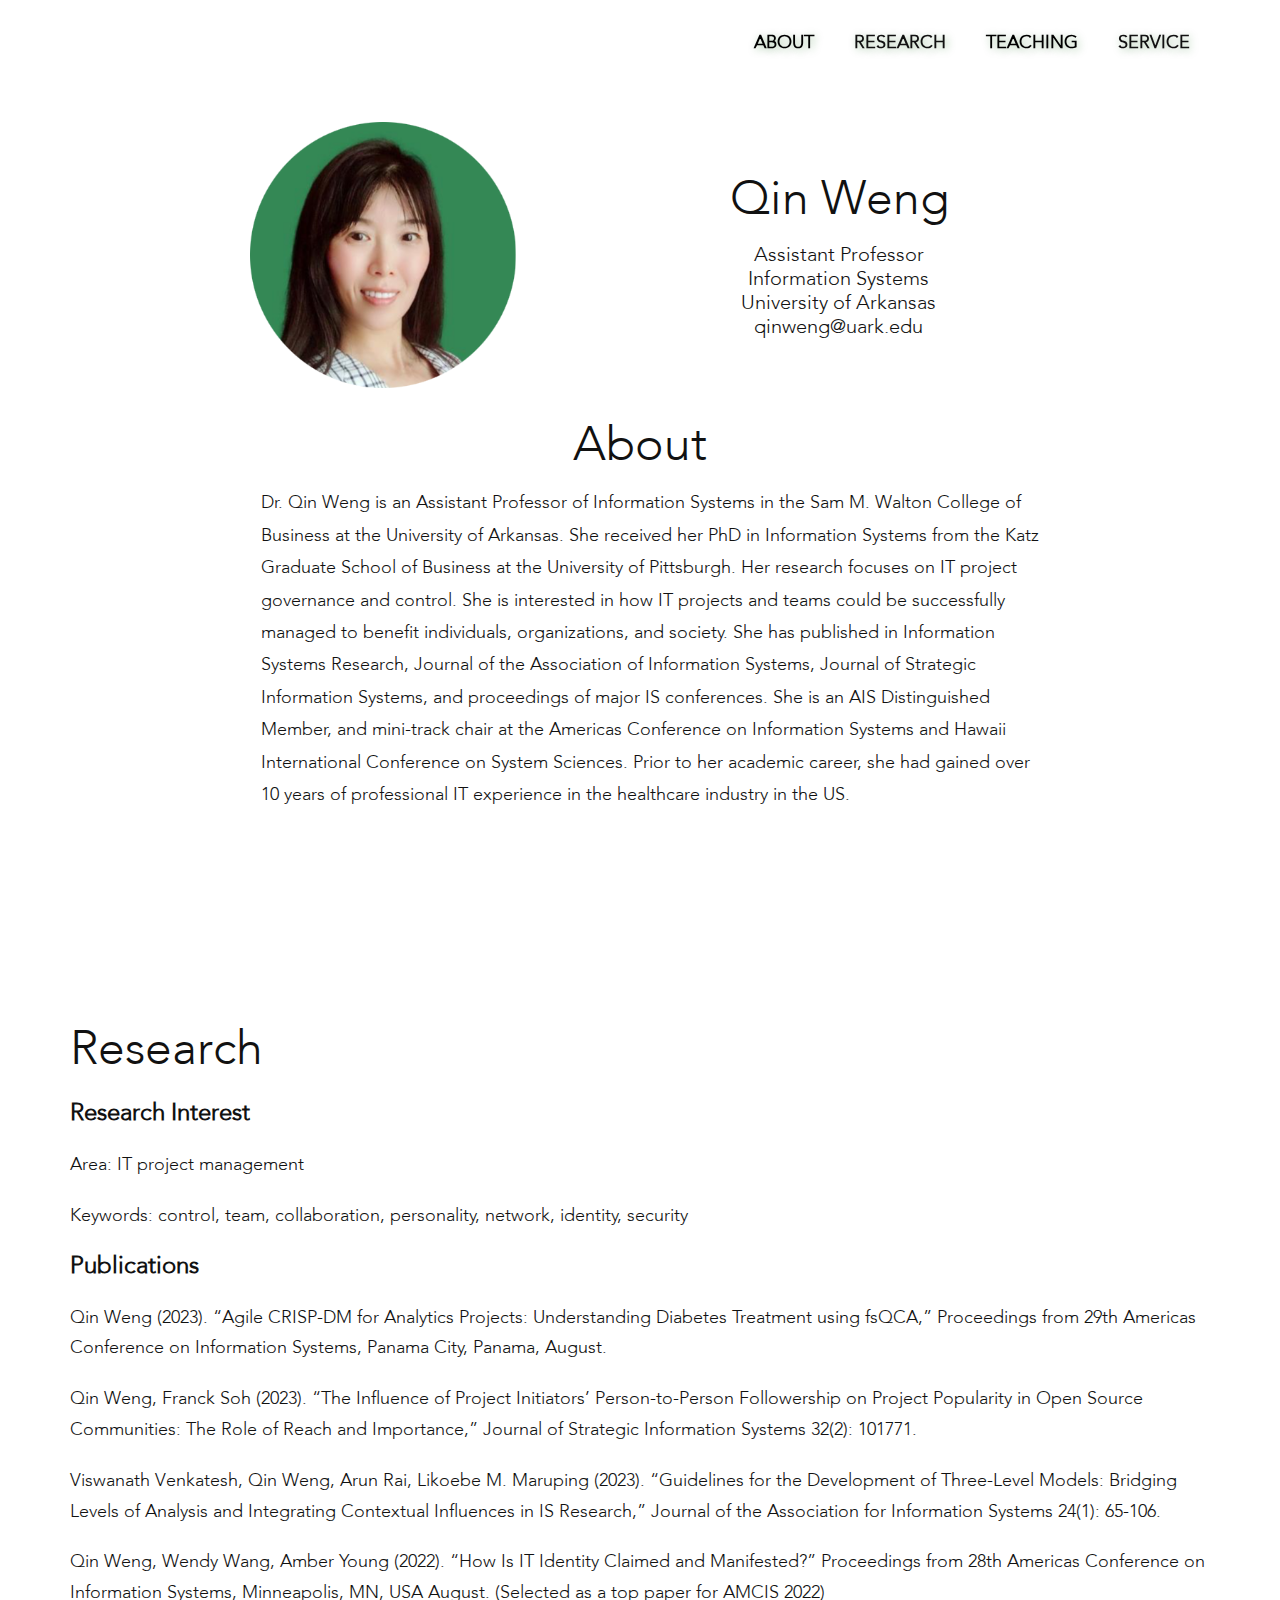
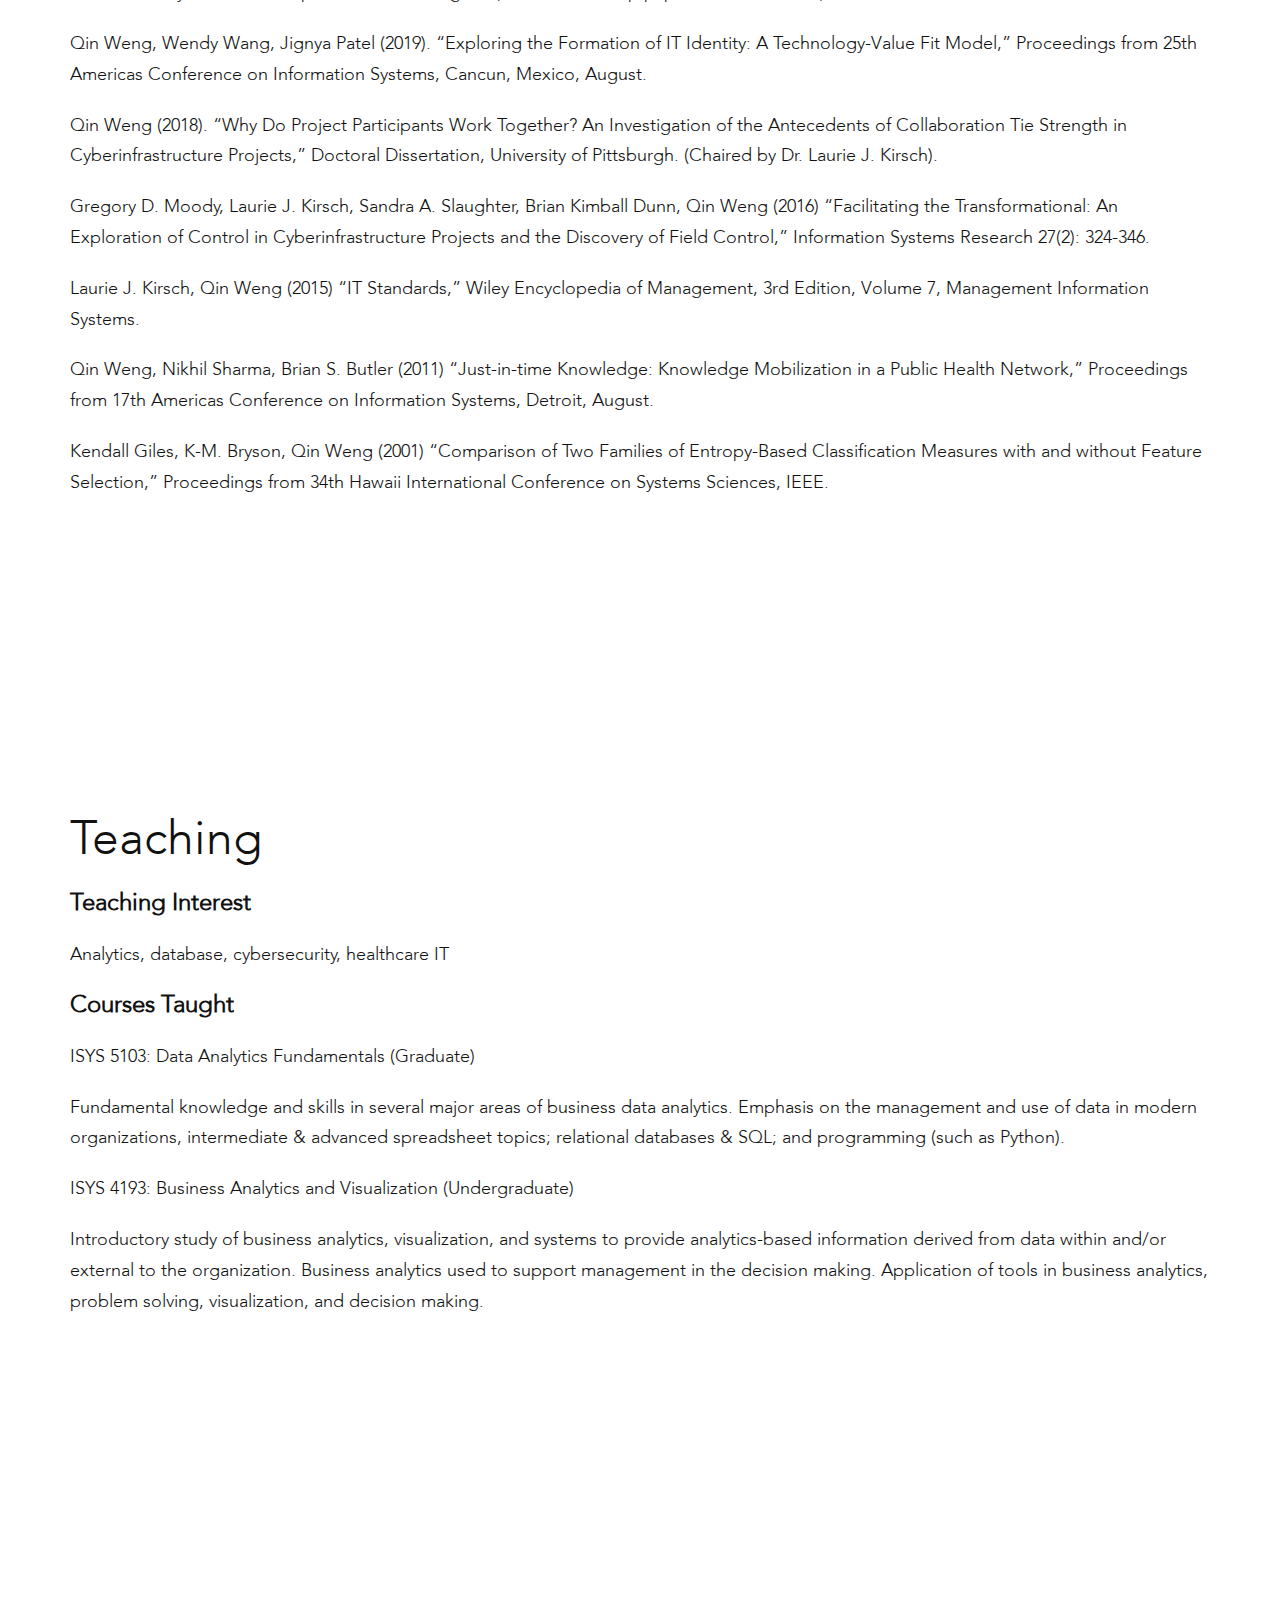
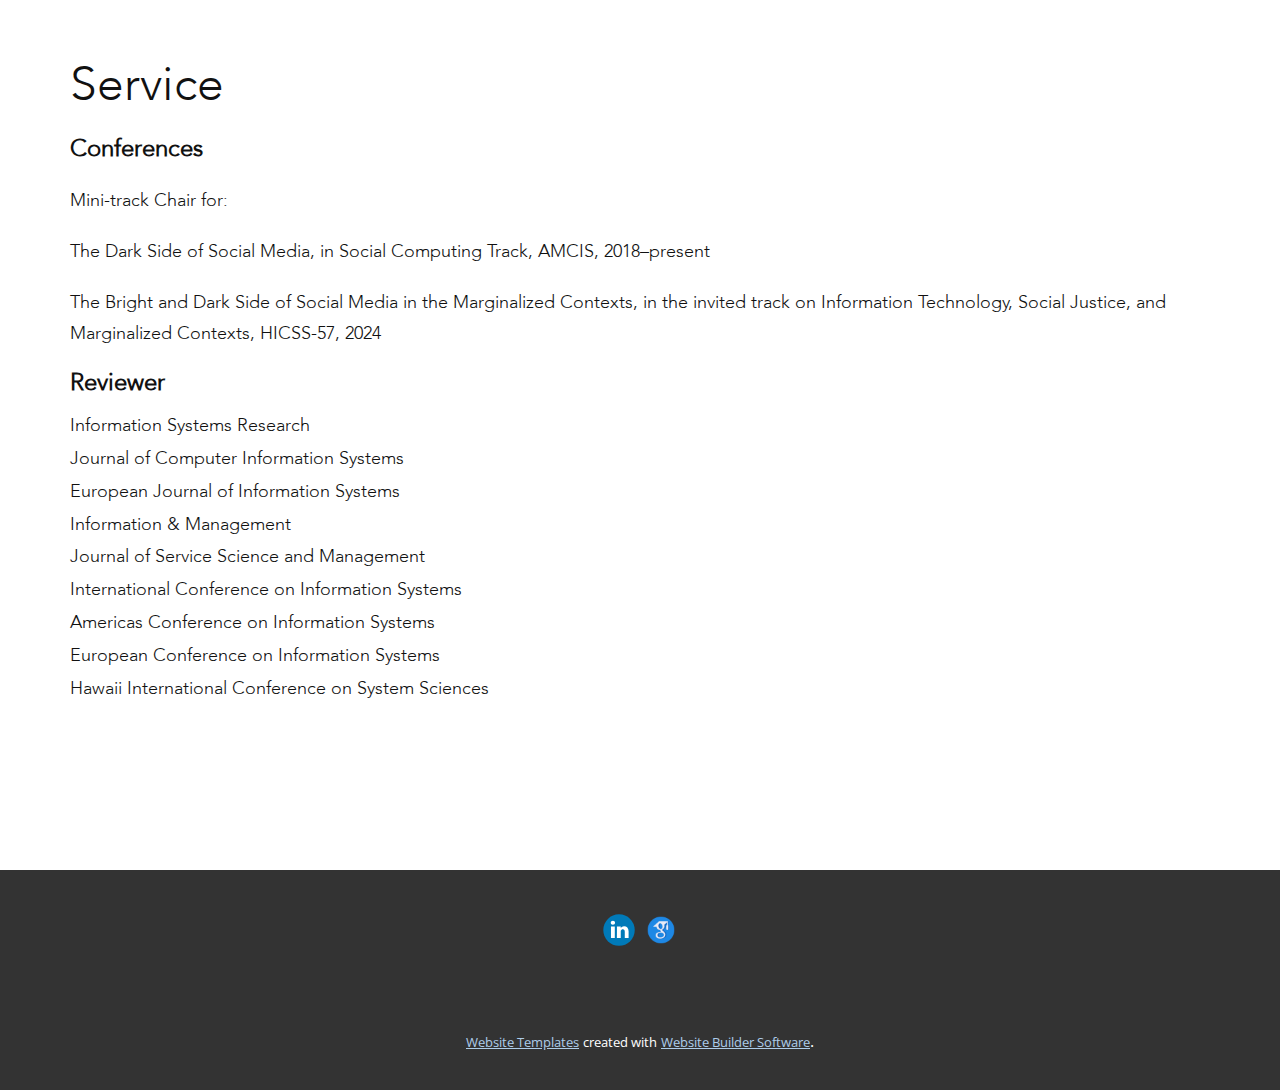
==== Home.html @ 3735e62c "Add files via upload" ====
<!DOCTYPE html>
<html style="font-size: 16px;" lang="en"><head>
    <meta name="viewport" content="width=device-width, initial-scale=1.0">
    <meta charset="utf-8">
    <meta name="keywords" content="Qin Weng, About Me">
    <meta name="description" content="">
    <title>Home</title>
    <link rel="stylesheet" href="nicepage.css" media="screen">
<link rel="stylesheet" href="Home.css" media="screen">
    <script class="u-script" type="text/javascript" src="jquery.js" defer=""></script>
    <script class="u-script" type="text/javascript" src="nicepage.js" defer=""></script>
    <meta name="generator" content="Nicepage 5.10.10, nicepage.com">
    
    <link id="u-theme-google-font" rel="stylesheet" href="https://fonts.googleapis.com/css?family=Roboto:100,100i,300,300i,400,400i,500,500i,700,700i,900,900i|Open+Sans:300,300i,400,400i,500,500i,600,600i,700,700i,800,800i">
    
    
    
    
    
    
    <script type="application/ld+json">{
		"@context": "http://schema.org",
		"@type": "Organization",
		"name": "",
		"sameAs": [
				"https://www.linkedin.com/in/qin-weng-122730129",
				"https://scholar.google.com/citations?hl=en&user=i4K-AHIAAAAJ"
		]
}</script>
    <meta name="theme-color" content="#478ac9">
    <meta property="og:title" content="Home">
    <meta property="og:type" content="website">
  <meta data-intl-tel-input-cdn-path="intlTelInput/"></head>
  <body class="u-body u-xl-mode" data-lang="en"><header class="u-clearfix u-header u-sticky u-sticky-21bd u-header" id="sec-8fc4"><div class="u-clearfix u-sheet u-sheet-1">
        <nav class="u-menu u-menu-one-level u-offcanvas u-menu-1">
          <div class="menu-collapse u-custom-font" style="font-size: 1.125rem; letter-spacing: 0px; font-family: AvenirLT35Light; font-weight: 700; text-transform: uppercase;">
            <a class="u-button-style u-custom-active-color u-custom-hover-color u-custom-left-right-menu-spacing u-custom-padding-bottom u-custom-text-active-color u-custom-text-shadow u-custom-text-shadow-color u-custom-top-bottom-menu-spacing u-nav-link u-text-active-palette-1-base u-text-hover-palette-2-base" href="#">
              <svg class="u-svg-link" viewBox="0 0 24 24"><use xmlns:xlink="http://www.w3.org/1999/xlink" xlink:href="#menu-hamburger"></use></svg>
              <svg class="u-svg-content" version="1.1" id="menu-hamburger" viewBox="0 0 16 16" x="0px" y="0px" xmlns:xlink="http://www.w3.org/1999/xlink" xmlns="http://www.w3.org/2000/svg"><g><rect y="1" width="16" height="2"></rect><rect y="7" width="16" height="2"></rect><rect y="13" width="16" height="2"></rect>
</g></svg>
            </a>
          </div>
          <div class="u-custom-menu u-nav-container">
            <ul class="u-custom-font u-nav u-unstyled u-nav-1"><li class="u-nav-item"><a class="u-button-style u-hover-palette-3-base u-nav-link u-text-active-black u-text-hover-palette-2-base" href="Home.html" style="padding: 10px 20px; text-shadow: 2px 2px 8px rgba(12,105,6,0.4);">About</a>
</li><li class="u-nav-item"><a class="u-button-style u-hover-palette-3-base u-nav-link u-text-active-black u-text-hover-palette-2-base" href="Home.html#sec-49d6" style="padding: 10px 20px; text-shadow: 2px 2px 8px rgba(12,105,6,0.4);">Research</a>
</li><li class="u-nav-item"><a class="u-button-style u-hover-palette-3-base u-nav-link u-text-active-black u-text-hover-palette-2-base" href="Home.html#sec-d9e2" style="padding: 10px 20px; text-shadow: 2px 2px 8px rgba(12,105,6,0.4);">Teaching</a>
</li><li class="u-nav-item"><a class="u-button-style u-hover-palette-3-base u-nav-link u-text-active-black u-text-hover-palette-2-base" href="Home.html#sec-9ee3" style="padding: 10px 20px; text-shadow: 2px 2px 8px rgba(12,105,6,0.4);">Service</a>
</li></ul>
          </div>
          <div class="u-custom-menu u-nav-container-collapse">
            <div class="u-black u-container-style u-inner-container-layout u-opacity u-opacity-95 u-sidenav">
              <div class="u-inner-container-layout u-sidenav-overflow">
                <div class="u-menu-close"></div>
                <ul class="u-align-center u-nav u-popupmenu-items u-unstyled u-nav-2"><li class="u-nav-item"><a class="u-button-style u-nav-link" href="Home.html">About</a>
</li><li class="u-nav-item"><a class="u-button-style u-nav-link" href="Home.html#sec-49d6">Research</a>
</li><li class="u-nav-item"><a class="u-button-style u-nav-link" href="Home.html#sec-d9e2">Teaching</a>
</li><li class="u-nav-item"><a class="u-button-style u-nav-link" href="Home.html#sec-9ee3">Service</a>
</li></ul>
              </div>
            </div>
            <div class="u-black u-menu-overlay u-opacity u-opacity-70"></div>
          </div>
        </nav>
      </div></header>
    <section class="u-clearfix u-section-1" id="sec-3dd4">
      <div class="u-clearfix u-sheet u-sheet-1">
        <img class="u-image u-image-contain u-image-default u-preserve-proportions u-image-1" src="images/IMG_4614-googlescholar_preview_rev_1-modified.png" alt="" data-image-width="375" data-image-height="375">
        <h2 class="u-custom-font u-text u-text-default u-text-1">Qin Weng<br>
          <br>
        </h2>
        <h5 class="u-align-center u-custom-font u-text u-text-default u-text-2">Assistant Professor<br>Information Systems<br>University of Arkansas<br>qinweng@uark.edu
        </h5>
      </div>
    </section>
    <section class="u-align-center u-clearfix u-section-2" id="sec-ffc4">
      <div class="u-clearfix u-sheet u-sheet-1">
        <h2 class="u-custom-font u-text u-text-default u-text-1">About</h2>
        <p class="u-align-left u-custom-font u-text u-text-2"> Dr. Qin Weng&nbsp;is an Assistant Professor of Information Systems in the Sam M. Walton College of Business at the University of Arkansas. She received her PhD in Information Systems from the Katz Graduate School of Business at the University of Pittsburgh. Her research focuses on IT project governance and control. She is interested in how IT projects and teams could be successfully managed to benefit individuals, organizations, and society. She has published in&nbsp;Information Systems Research, Journal of the Association of Information Systems,&nbsp;Journal of Strategic Information Systems, and proceedings of major IS conferences. She is an AIS Distinguished Member, and mini-track chair at the Americas Conference on Information Systems and Hawaii International Conference on System Sciences. Prior to her academic career, she had gained over 10 years of professional IT experience&nbsp;in the healthcare industry in the US.</p>
      </div>
    </section>
    <section class="u-align-left u-clearfix u-section-3" id="sec-49d6">
      <div class="u-clearfix u-sheet u-sheet-1">
        <div class="fr-view u-clearfix u-rich-text u-text u-text-1">
          <h2>
            <span class="u-custom-font" style="font-family: AvenirLT35Light;">Research</span>
          </h2>
          <h4>
            <span class="u-custom-font" style="font-family: AvenirLT35Light; font-weight: 700;">Research Interest</span>
          </h4>
          <p id="isPasted">
            <span class="u-custom-font" style="font-family: AvenirLT35Light;">Area: IT project management</span>
          </p>
          <p>
            <span class="u-custom-font" style="font-family: AvenirLT35Light;">Keywords: control, team, collaboration, personality, network, identity, security</span>
          </p>
          <h4>
            <span class="u-custom-font" style="font-family: AvenirLT35Light; font-weight: 700;">Publications</span>
          </h4>
          <p>
            <span class="u-custom-font" style="font-family: AvenirLT35Light;">Qin Weng (2023). “Agile CRISP-DM for Analytics Projects: Understanding Diabetes Treatment using fsQCA,” Proceedings from 29th Americas Conference on Information Systems, Panama City, Panama, August.</span>
          </p>
          <p>
            <span class="u-custom-font" style="font-family: AvenirLT35Light;">Qin Weng, Franck Soh (2023). “The Influence of Project Initiators’ Person-to-Person Followership on Project Popularity in Open Source Communities: The Role of Reach and Importance,” Journal of Strategic Information Systems 32(2): 101771.</span>
          </p>
          <p>
            <span class="u-custom-font" style="font-family: AvenirLT35Light;">Viswanath Venkatesh, Qin Weng, Arun Rai, Likoebe M. Maruping (2023). “Guidelines for the Development of Three-Level Models: Bridging Levels of Analysis and Integrating Contextual Influences in IS Research,” Journal of the Association for Information Systems 24(1): 65-106.</span>
          </p>
          <p>
            <span class="u-custom-font" style="font-family: AvenirLT35Light;">Qin Weng, Wendy Wang, Amber Young (2022). “How Is IT Identity Claimed and Manifested?” Proceedings from 28th Americas Conference on Information Systems, Minneapolis, MN, USA August. (Selected as a top paper for AMCIS 2022)</span>
          </p>
          <p>
            <span class="u-custom-font" style="font-family: AvenirLT35Light;">Qin Weng, Wendy Wang, Jignya Patel (2019). “Exploring the Formation of IT Identity: A Technology-Value Fit Model,” Proceedings from 25th Americas Conference on Information Systems, Cancun, Mexico, August.</span>
          </p>
          <p>
            <span class="u-custom-font" style="font-family: AvenirLT35Light;">Qin Weng (2018). “Why Do Project Participants Work Together? An Investigation of the Antecedents of Collaboration Tie Strength in Cyberinfrastructure Projects,” Doctoral Dissertation, University of Pittsburgh. (Chaired by Dr. Laurie J. Kirsch).</span>
          </p>
          <p>
            <span class="u-custom-font" style="font-family: AvenirLT35Light;">Gregory D. Moody, Laurie J. Kirsch, Sandra A. Slaughter, Brian Kimball Dunn, Qin Weng (2016) “Facilitating the Transformational: An Exploration of Control in Cyberinfrastructure Projects and the Discovery of Field Control,” Information Systems Research 27(2): 324-346.</span>
          </p>
          <p>
            <span class="u-custom-font" style="font-family: AvenirLT35Light;">Laurie J. Kirsch, Qin Weng (2015) “IT Standards,” Wiley Encyclopedia of Management, 3rd Edition, Volume 7, Management Information Systems.</span>
          </p>
          <p>
            <span class="u-custom-font" style="font-family: AvenirLT35Light;">Qin Weng, Nikhil Sharma, Brian S. Butler (2011) “Just-in-time Knowledge: Knowledge Mobilization in a Public Health Network,” Proceedings from 17th Americas Conference on Information Systems, Detroit, August.</span>
          </p>
          <p>
            <span class="u-custom-font" style="font-family: AvenirLT35Light;">Kendall Giles, K-M. Bryson, Qin Weng (2001) “Comparison of Two Families of Entropy-Based Classification Measures with and without Feature Selection,” Proceedings from 34th Hawaii International Conference on Systems Sciences, IEEE.</span>
          </p>
        </div>
      </div>
    </section>
    <section class="u-align-left u-clearfix u-section-4" id="sec-15b3">
      <div class="u-clearfix u-sheet u-sheet-1">
        <div class="fr-view u-clearfix u-rich-text u-text u-text-1">
          <h2>
            <span class="u-custom-font" style="font-family: AvenirLT35Light;">Teaching</span>
          </h2>
          <h4>
            <span class="u-custom-font" style="font-family: AvenirLT35Light; font-weight: 700;">Teaching Interest</span>
          </h4>
          <p>
            <span class="u-custom-font" style="font-family: AvenirLT35Light;">Analytics, database, cybersecurity, healthcare IT</span>
          </p>
          <h4>
            <span class="u-custom-font" style="font-family: AvenirLT35Light; font-weight: 700;">Courses Taught</span>
          </h4>
          <p id="isPasted">
            <span class="u-custom-font" style="font-family: AvenirLT35Light;">ISYS 5103: Data Analytics Fundamentals (Graduate)</span>
          </p>
          <p>
            <span class="u-custom-font" style="font-family: AvenirLT35Light;">Fundamental knowledge and skills in several major areas of business data analytics. Emphasis on the management and use of data in modern organizations, intermediate &amp; advanced spreadsheet topics; relational databases &amp; SQL; and programming (such as Python).</span>
          </p>
          <p>
            <span class="u-custom-font" style="font-family: AvenirLT35Light;">ISYS 4193: Business Analytics and Visualization (Undergraduate)</span>
          </p>
          <p>
            <span class="u-custom-font" style="font-family: AvenirLT35Light;">Introductory study of business analytics, visualization, and systems to provide analytics-based information derived from data within and/or external to the organization. Business analytics used to support management in the decision making. Application of tools in business analytics, problem solving, visualization, and decision making.</span>
          </p>
        </div>
      </div>
    </section>
    <section class="u-align-left u-clearfix u-section-5" id="sec-9ee3">
      <div class="u-clearfix u-sheet u-sheet-1">
        <div class="fr-view u-clearfix u-rich-text u-text u-text-1">
          <h2>
            <span class="u-custom-font" style="font-family: AvenirLT35Light;">Service</span>
          </h2>
          <h4>
            <span class="u-custom-font" style="font-family: AvenirLT35Light; font-weight: 700;">Conferences</span>
          </h4>
          <p id="isPasted">
            <span class="u-custom-font" style="font-family: AvenirLT35Light;">Mini-track Chair for:</span>
          </p>
          <p>
            <span class="u-custom-font" style="font-family: AvenirLT35Light;">The Dark Side of Social Media, in Social Computing Track, AMCIS, 2018–present</span>
          </p>
          <p>
            <span class="u-custom-font" style="font-family: AvenirLT35Light;">The Bright and Dark Side of Social Media in the Marginalized Contexts, in the invited track on Information Technology, Social Justice, and Marginalized Contexts, HICSS-57, 2024</span>
          </p>
          <h4>
            <span class="u-custom-font" style="font-family: AvenirLT35Light; font-weight: 700;">Reviewer</span>
          </h4>
          <p style="line-height: 0.6;">
            <span class="u-custom-font" style="font-family: AvenirLT35Light;">Information Systems Research</span>
          </p>
          <p style="line-height: 0.6;">
            <span class="u-custom-font" style="font-family: AvenirLT35Light;">Journal of Computer Information Systems</span>
          </p>
          <p style="line-height: 0.6;">
            <span class="u-custom-font" style="font-family: AvenirLT35Light;">European Journal of Information Systems</span>
          </p>
          <p style="line-height: 0.6;">
            <span class="u-custom-font" style="font-family: AvenirLT35Light;">Information &amp; Management</span>
          </p>
          <p style="line-height: 0.6;">
            <span class="u-custom-font" style="font-family: AvenirLT35Light;">Journal of Service Science and Management</span>
          </p>
          <p style="line-height: 0.6;">
            <span class="u-custom-font" style="font-family: AvenirLT35Light;">International Conference on Information Systems</span>
          </p>
          <p style="line-height: 0.6;">
            <span class="u-custom-font" style="font-family: AvenirLT35Light;">Americas Conference on Information Systems</span>
          </p>
          <p style="line-height: 0.6;">
            <span class="u-custom-font" style="font-family: AvenirLT35Light;">European Conference on Information Systems</span>
          </p>
          <p style="line-height: 0.6;">
            <span class="u-custom-font" style="font-family: AvenirLT35Light;">Hawaii International Conference on System Sciences</span>
          </p>
        </div>
      </div>
    </section>
    
    
    <footer class="u-clearfix u-footer u-grey-80" id="sec-4eb0"><div class="u-clearfix u-sheet u-sheet-1">
        <div class="u-align-left u-social-icons u-spacing-10 u-social-icons-1">
          <a class="u-social-url" title="linkedin" target="_blank" href="https://www.linkedin.com/in/qin-weng-122730129"><span class="u-icon u-social-icon u-social-linkedin u-icon-1"><svg class="u-svg-link" preserveAspectRatio="xMidYMin slice" viewBox="0 0 112 112" style=""><use xmlns:xlink="http://www.w3.org/1999/xlink" xlink:href="#svg-991b"></use></svg><svg class="u-svg-content" viewBox="0 0 112 112" x="0" y="0" id="svg-991b"><circle fill="currentColor" cx="56.1" cy="56.1" r="55"></circle><path fill="#FFFFFF" d="M41.3,83.7H27.9V43.4h13.4V83.7z M34.6,37.9L34.6,37.9c-4.6,0-7.5-3.1-7.5-7c0-4,3-7,7.6-7s7.4,3,7.5,7
      C42.2,34.8,39.2,37.9,34.6,37.9z M89.6,83.7H76.2V62.2c0-5.4-1.9-9.1-6.8-9.1c-3.7,0-5.9,2.5-6.9,4.9c-0.4,0.9-0.4,2.1-0.4,3.3v22.5
      H48.7c0,0,0.2-36.5,0-40.3h13.4v5.7c1.8-2.7,5-6.7,12.1-6.7c8.8,0,15.4,5.8,15.4,18.1V83.7z"></path></svg></span>
          </a>
          <a class="u-social-url" target="_blank" data-type="Custom" title="Google Scholar" href="https://scholar.google.com/citations?hl=en&amp;user=i4K-AHIAAAAJ"><span class="u-file-icon u-icon u-social-custom u-social-icon u-icon-2"><img src="images/icons8-google-scholar-48.png" alt=""></span>
          </a>
        </div>
      </div></footer>
    <section class="u-backlink u-clearfix u-grey-80">
      <a class="u-link" href="https://nicepage.com/website-templates" target="_blank">
        <span>Website Templates</span>
      </a>
      <p class="u-text">
        <span>created with</span>
      </p>
      <a class="u-link" href="" target="_blank">
        <span>Website Builder Software</span>
      </a>. 
    </section>
  
</body></html>
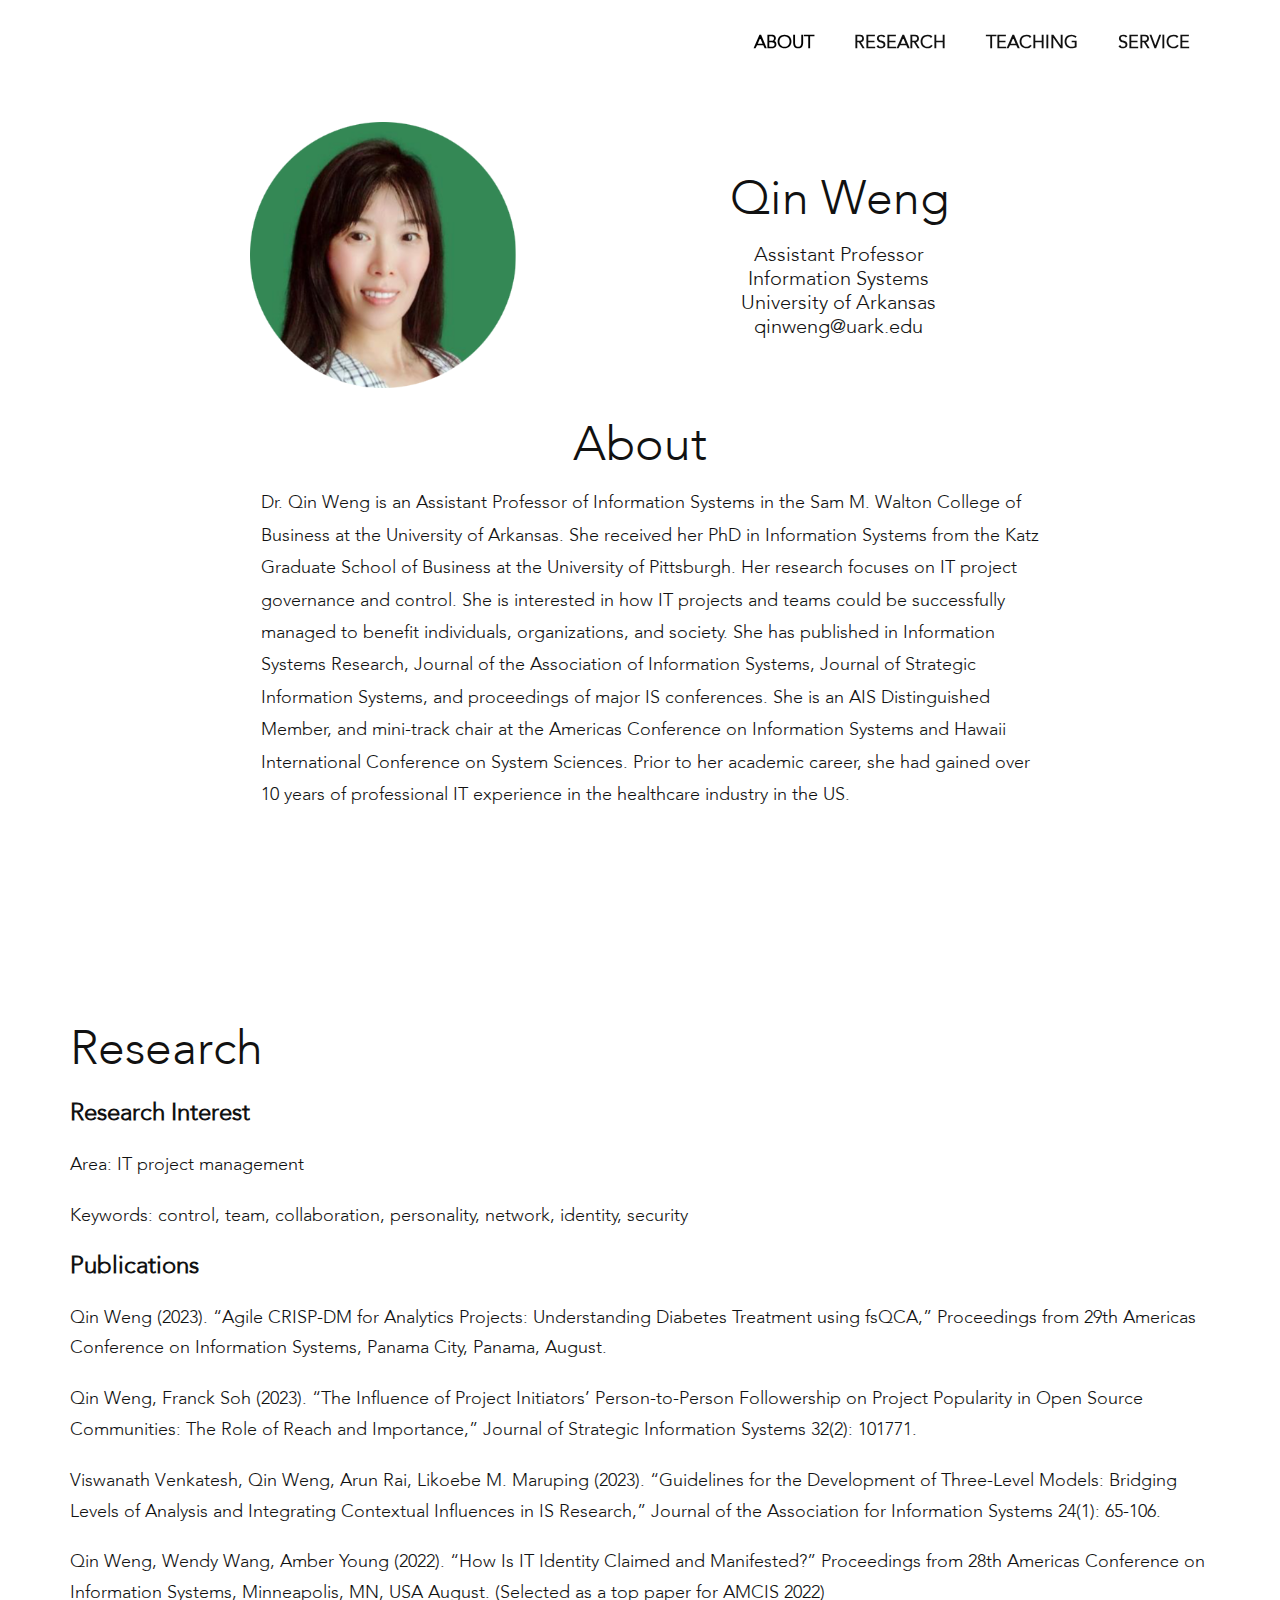
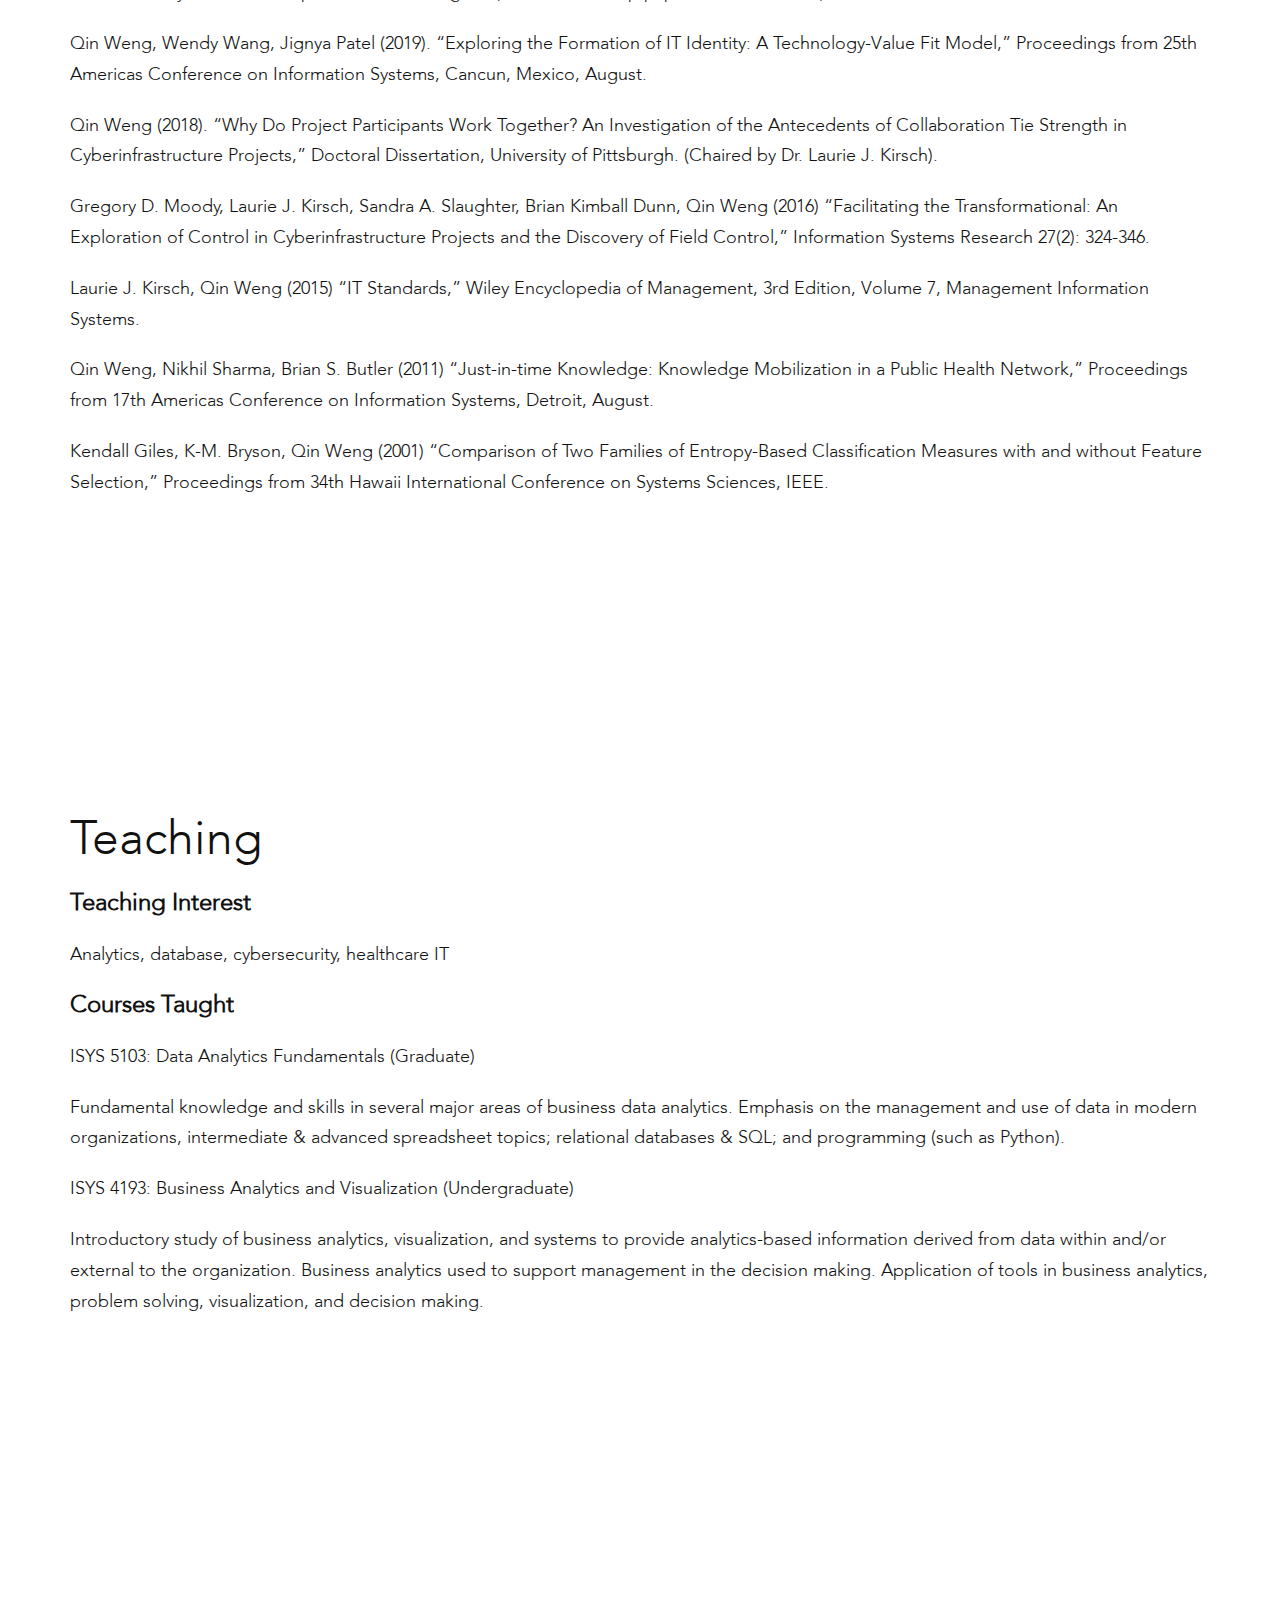
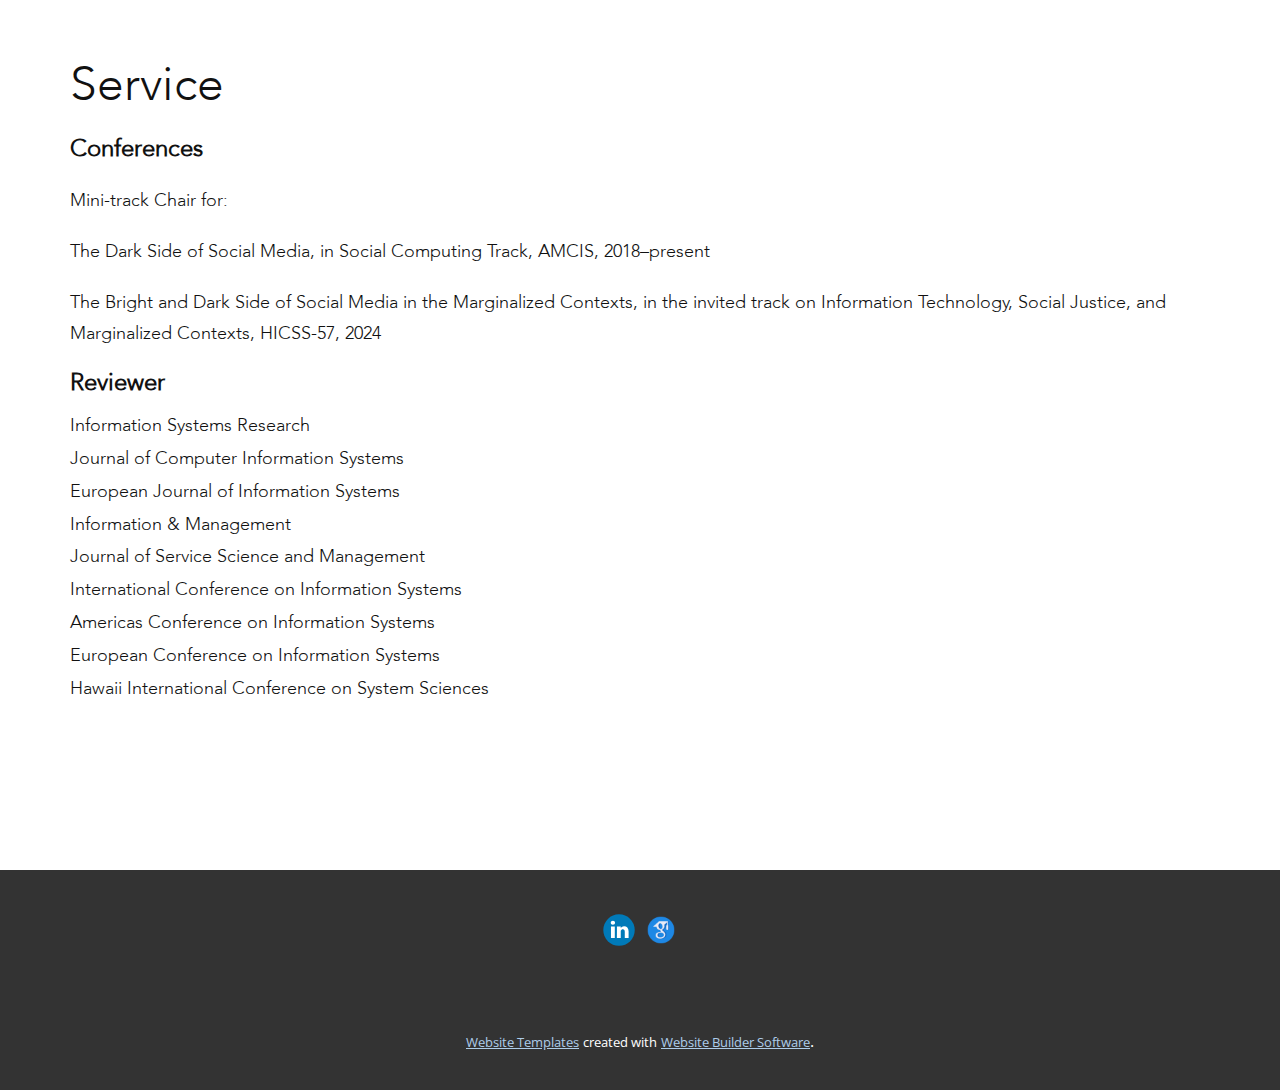
==== commit 3682e65f: "Add files via upload" ====
--- a/Home.html
+++ b/Home.html
@@ -41,10 +41,10 @@
             </a>
           </div>
           <div class="u-custom-menu u-nav-container">
-            <ul class="u-custom-font u-nav u-unstyled u-nav-1"><li class="u-nav-item"><a class="u-button-style u-hover-palette-3-base u-nav-link u-text-active-black u-text-hover-palette-2-base" href="Home.html" style="padding: 10px 20px; text-shadow: 2px 2px 8px rgba(12,105,6,0.4);">About</a>
-</li><li class="u-nav-item"><a class="u-button-style u-hover-palette-3-base u-nav-link u-text-active-black u-text-hover-palette-2-base" href="Home.html#sec-49d6" style="padding: 10px 20px; text-shadow: 2px 2px 8px rgba(12,105,6,0.4);">Research</a>
-</li><li class="u-nav-item"><a class="u-button-style u-hover-palette-3-base u-nav-link u-text-active-black u-text-hover-palette-2-base" href="Home.html#sec-d9e2" style="padding: 10px 20px; text-shadow: 2px 2px 8px rgba(12,105,6,0.4);">Teaching</a>
-</li><li class="u-nav-item"><a class="u-button-style u-hover-palette-3-base u-nav-link u-text-active-black u-text-hover-palette-2-base" href="Home.html#sec-9ee3" style="padding: 10px 20px; text-shadow: 2px 2px 8px rgba(12,105,6,0.4);">Service</a>
+            <ul class="u-custom-font u-nav u-unstyled u-nav-1"><li class="u-nav-item"><a class="u-button-style u-hover-palette-3-base u-nav-link u-text-active-black u-text-hover-palette-2-base" href="Home.html" style="padding: 10px 20px;">About</a>
+</li><li class="u-nav-item"><a class="u-button-style u-hover-palette-3-base u-nav-link u-text-active-black u-text-hover-palette-2-base" href="Home.html#sec-49d6" style="padding: 10px 20px;">Research</a>
+</li><li class="u-nav-item"><a class="u-button-style u-hover-palette-3-base u-nav-link u-text-active-black u-text-hover-palette-2-base" href="Home.html#sec-15b3" style="padding: 10px 20px;">Teaching</a>
+</li><li class="u-nav-item"><a class="u-button-style u-hover-palette-3-base u-nav-link u-text-active-black u-text-hover-palette-2-base" href="Home.html#sec-9ee3" style="padding: 10px 20px;">Service</a>
 </li></ul>
           </div>
           <div class="u-custom-menu u-nav-container-collapse">
@@ -53,7 +53,7 @@
                 <div class="u-menu-close"></div>
                 <ul class="u-align-center u-nav u-popupmenu-items u-unstyled u-nav-2"><li class="u-nav-item"><a class="u-button-style u-nav-link" href="Home.html">About</a>
 </li><li class="u-nav-item"><a class="u-button-style u-nav-link" href="Home.html#sec-49d6">Research</a>
-</li><li class="u-nav-item"><a class="u-button-style u-nav-link" href="Home.html#sec-d9e2">Teaching</a>
+</li><li class="u-nav-item"><a class="u-button-style u-nav-link" href="Home.html#sec-15b3">Teaching</a>
 </li><li class="u-nav-item"><a class="u-button-style u-nav-link" href="Home.html#sec-9ee3">Service</a>
 </li></ul>
               </div>
--- a/nicepage.css
+++ b/nicepage.css
@@ -41726,9 +41726,9 @@
 }
 
 .u-header .u-nav-1 {
+  font-weight: 700;
+  font-family: AvenirLT35Light;
   font-size: 1.125rem;
-  font-family: AvenirLT35Light;
-  font-weight: 700;
   text-transform: uppercase;
 }
 
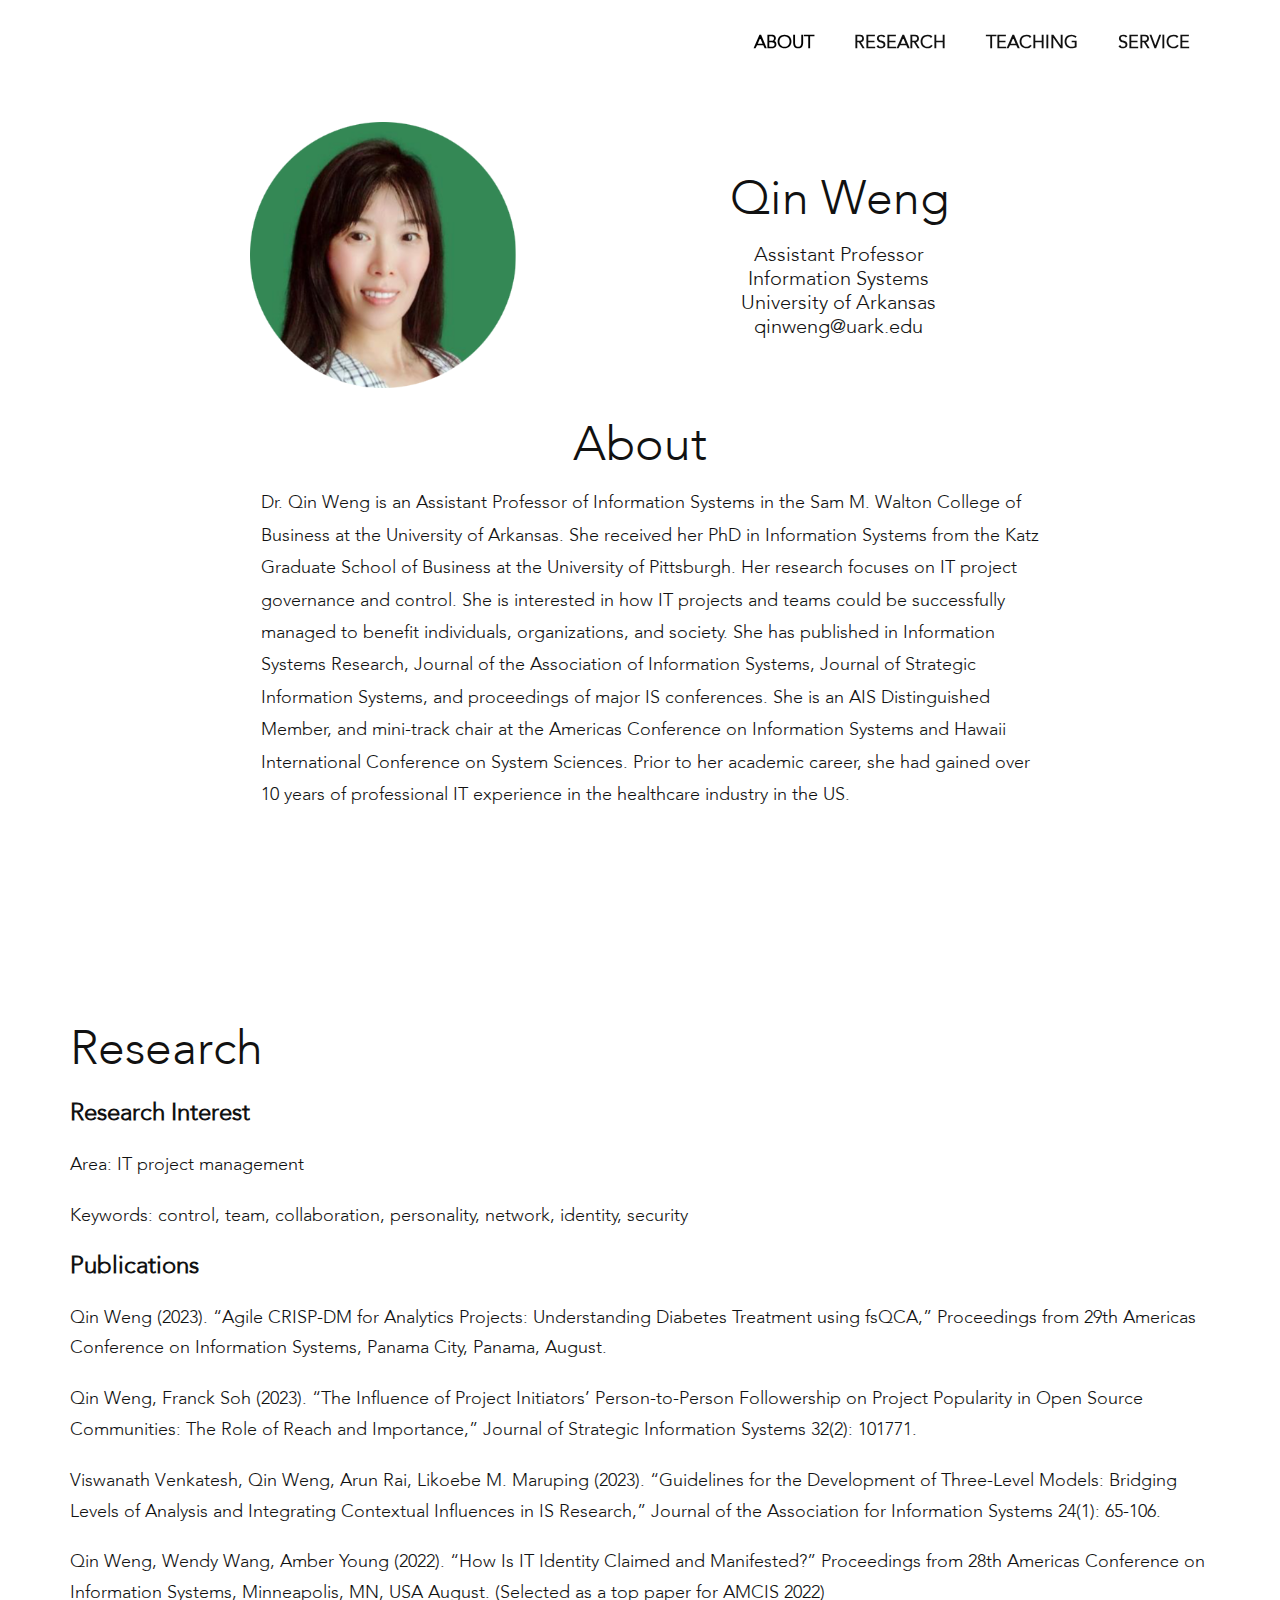
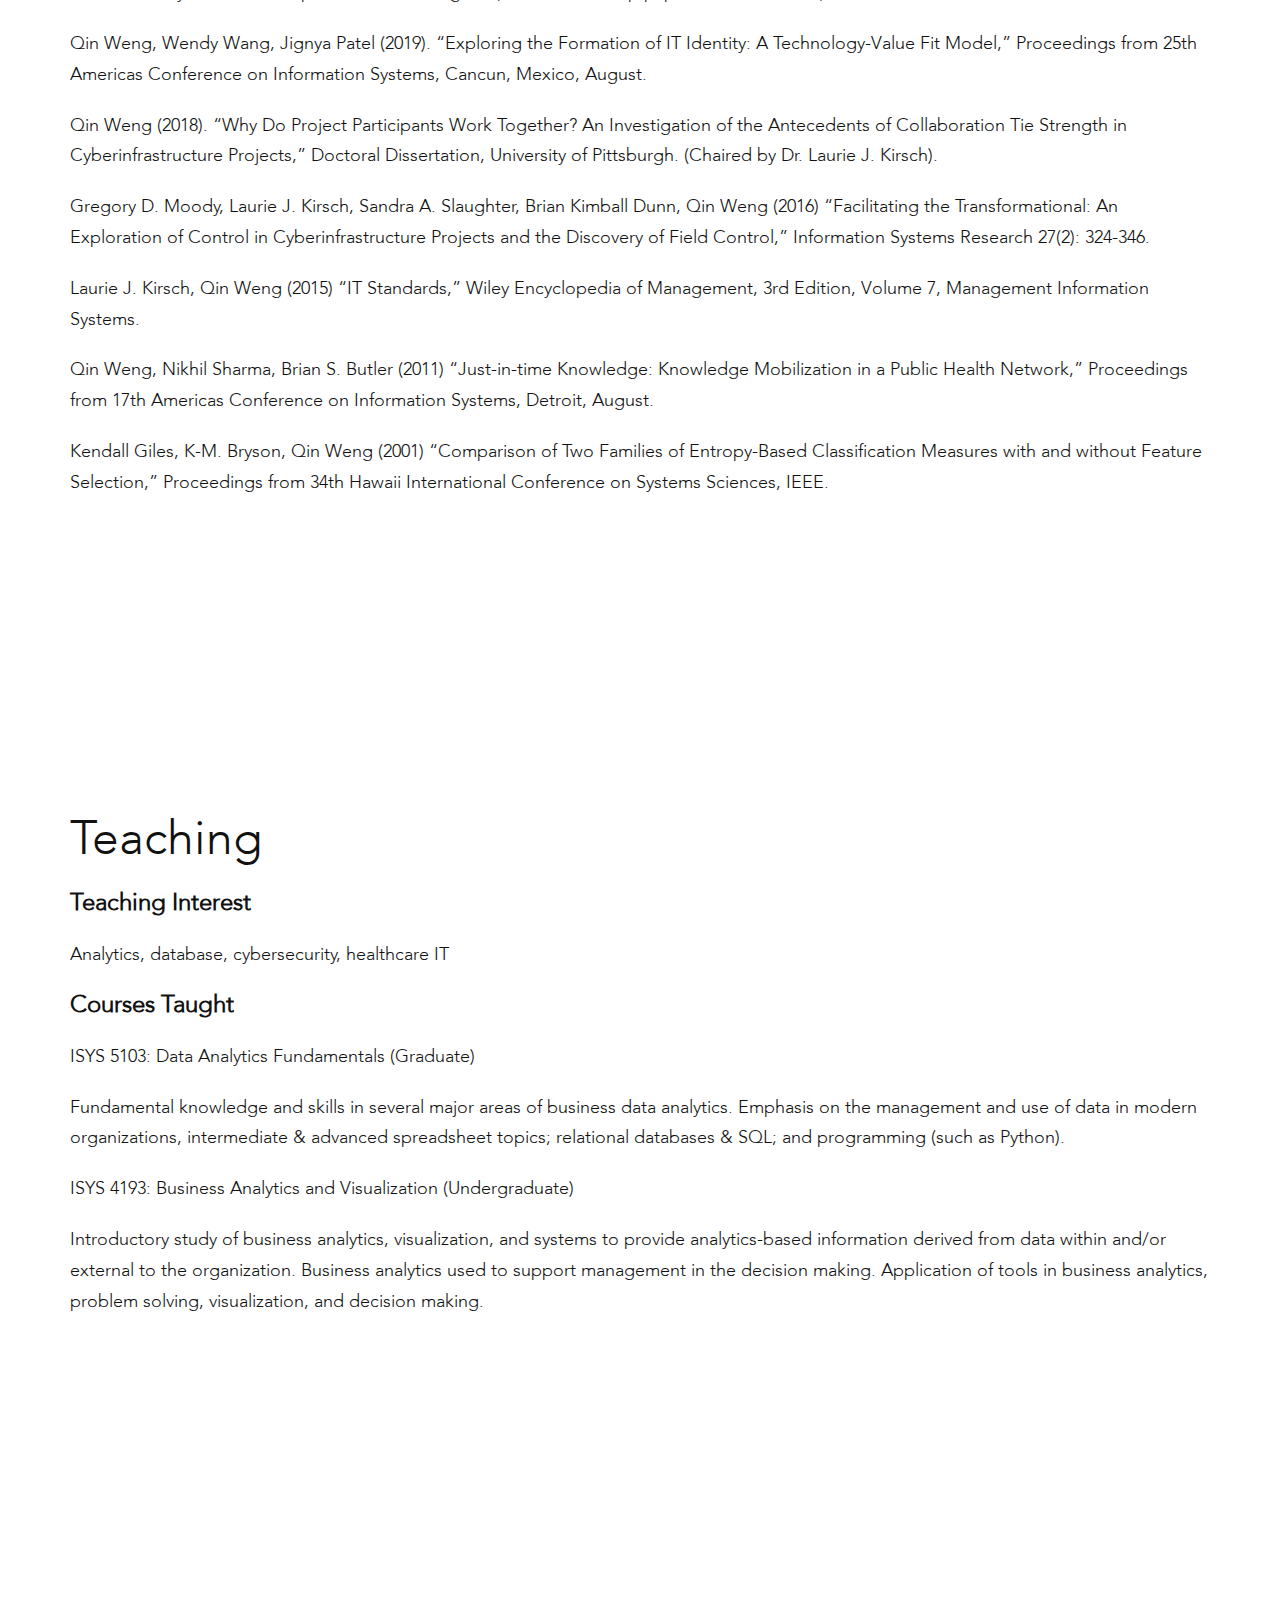
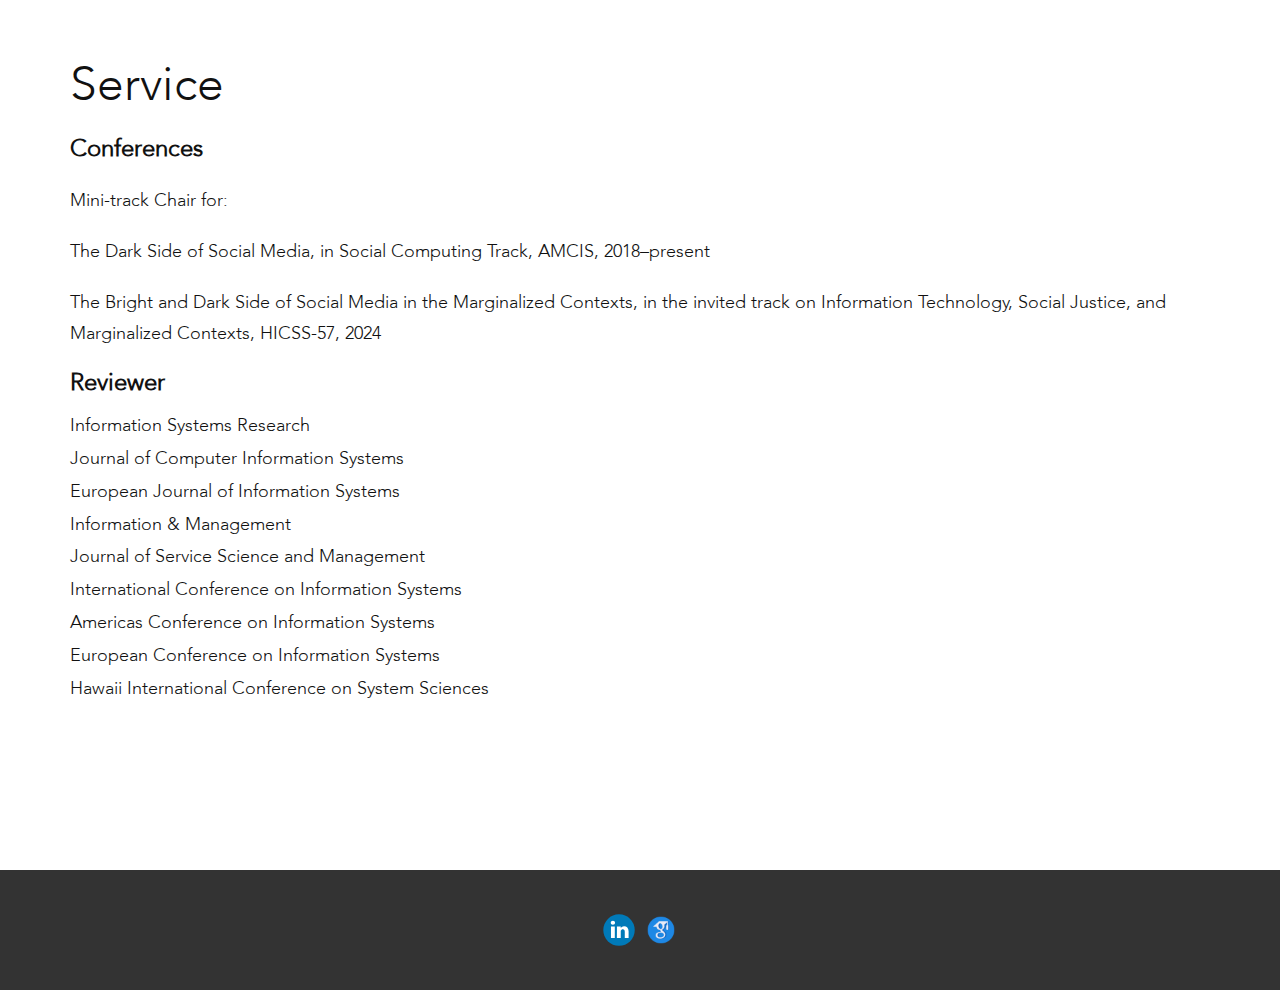
==== commit ad295320: "Update Home.html" ====
--- a/Home.html
+++ b/Home.html
@@ -34,17 +34,17 @@
   <body class="u-body u-xl-mode" data-lang="en"><header class="u-clearfix u-header u-sticky u-sticky-21bd u-header" id="sec-8fc4"><div class="u-clearfix u-sheet u-sheet-1">
         <nav class="u-menu u-menu-one-level u-offcanvas u-menu-1">
           <div class="menu-collapse u-custom-font" style="font-size: 1.125rem; letter-spacing: 0px; font-family: AvenirLT35Light; font-weight: 700; text-transform: uppercase;">
-            <a class="u-button-style u-custom-active-color u-custom-hover-color u-custom-left-right-menu-spacing u-custom-padding-bottom u-custom-text-active-color u-custom-text-shadow u-custom-text-shadow-color u-custom-top-bottom-menu-spacing u-nav-link u-text-active-palette-1-base u-text-hover-palette-2-base" href="#">
+            <a class="u-button-style u-custom-active-color u-custom-hover-color u-custom-left-right-menu-spacing u-custom-padding-bottom u-custom-text-active-color u-custom-text-hover-color u-custom-text-shadow u-custom-text-shadow-color u-custom-top-bottom-menu-spacing u-nav-link u-text-active-palette-1-base u-text-hover-palette-2-base" href="#">
               <svg class="u-svg-link" viewBox="0 0 24 24"><use xmlns:xlink="http://www.w3.org/1999/xlink" xlink:href="#menu-hamburger"></use></svg>
               <svg class="u-svg-content" version="1.1" id="menu-hamburger" viewBox="0 0 16 16" x="0px" y="0px" xmlns:xlink="http://www.w3.org/1999/xlink" xmlns="http://www.w3.org/2000/svg"><g><rect y="1" width="16" height="2"></rect><rect y="7" width="16" height="2"></rect><rect y="13" width="16" height="2"></rect>
 </g></svg>
             </a>
           </div>
           <div class="u-custom-menu u-nav-container">
-            <ul class="u-custom-font u-nav u-unstyled u-nav-1"><li class="u-nav-item"><a class="u-button-style u-hover-palette-3-base u-nav-link u-text-active-black u-text-hover-palette-2-base" href="Home.html" style="padding: 10px 20px;">About</a>
-</li><li class="u-nav-item"><a class="u-button-style u-hover-palette-3-base u-nav-link u-text-active-black u-text-hover-palette-2-base" href="Home.html#sec-49d6" style="padding: 10px 20px;">Research</a>
-</li><li class="u-nav-item"><a class="u-button-style u-hover-palette-3-base u-nav-link u-text-active-black u-text-hover-palette-2-base" href="Home.html#sec-15b3" style="padding: 10px 20px;">Teaching</a>
-</li><li class="u-nav-item"><a class="u-button-style u-hover-palette-3-base u-nav-link u-text-active-black u-text-hover-palette-2-base" href="Home.html#sec-9ee3" style="padding: 10px 20px;">Service</a>
+            <ul class="u-custom-font u-nav u-unstyled u-nav-1"><li class="u-nav-item"><a class="u-button-style u-hover-palette-3-base u-nav-link u-text-active-black u-text-hover-black" href="Home.html" style="padding: 10px 20px;">About</a>
+</li><li class="u-nav-item"><a class="u-button-style u-hover-palette-3-base u-nav-link u-text-active-black u-text-hover-black" href="Home.html#sec-49d6" style="padding: 10px 20px;">Research</a>
+</li><li class="u-nav-item"><a class="u-button-style u-hover-palette-3-base u-nav-link u-text-active-black u-text-hover-black" href="Home.html#sec-15b3" style="padding: 10px 20px;">Teaching</a>
+</li><li class="u-nav-item"><a class="u-button-style u-hover-palette-3-base u-nav-link u-text-active-black u-text-hover-black" href="Home.html#sec-9ee3" style="padding: 10px 20px;">Service</a>
 </li></ul>
           </div>
           <div class="u-custom-menu u-nav-container-collapse">
@@ -222,16 +222,6 @@
           </a>
         </div>
       </div></footer>
-    <section class="u-backlink u-clearfix u-grey-80">
-      <a class="u-link" href="https://nicepage.com/website-templates" target="_blank">
-        <span>Website Templates</span>
-      </a>
-      <p class="u-text">
-        <span>created with</span>
-      </p>
-      <a class="u-link" href="" target="_blank">
-        <span>Website Builder Software</span>
-      </a>. 
-    </section>
+
   
-</body></html>+</body></html>
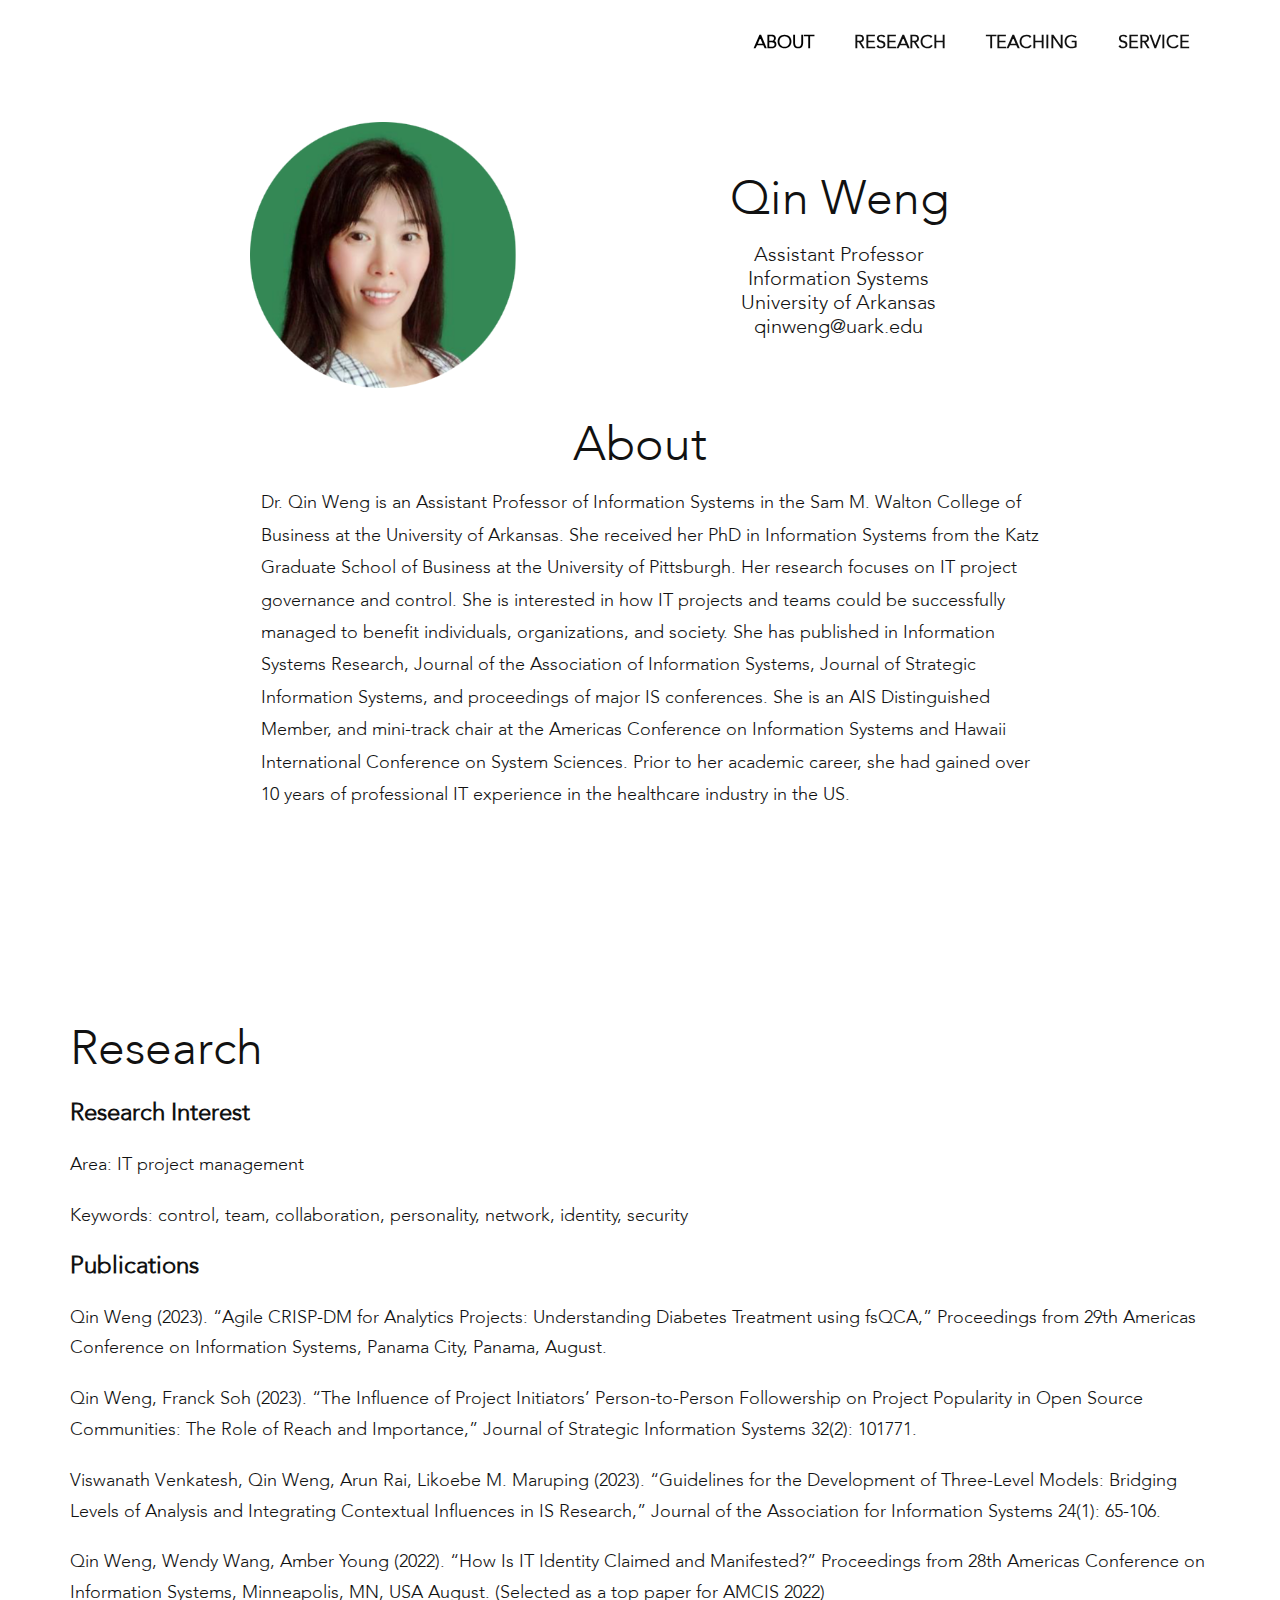
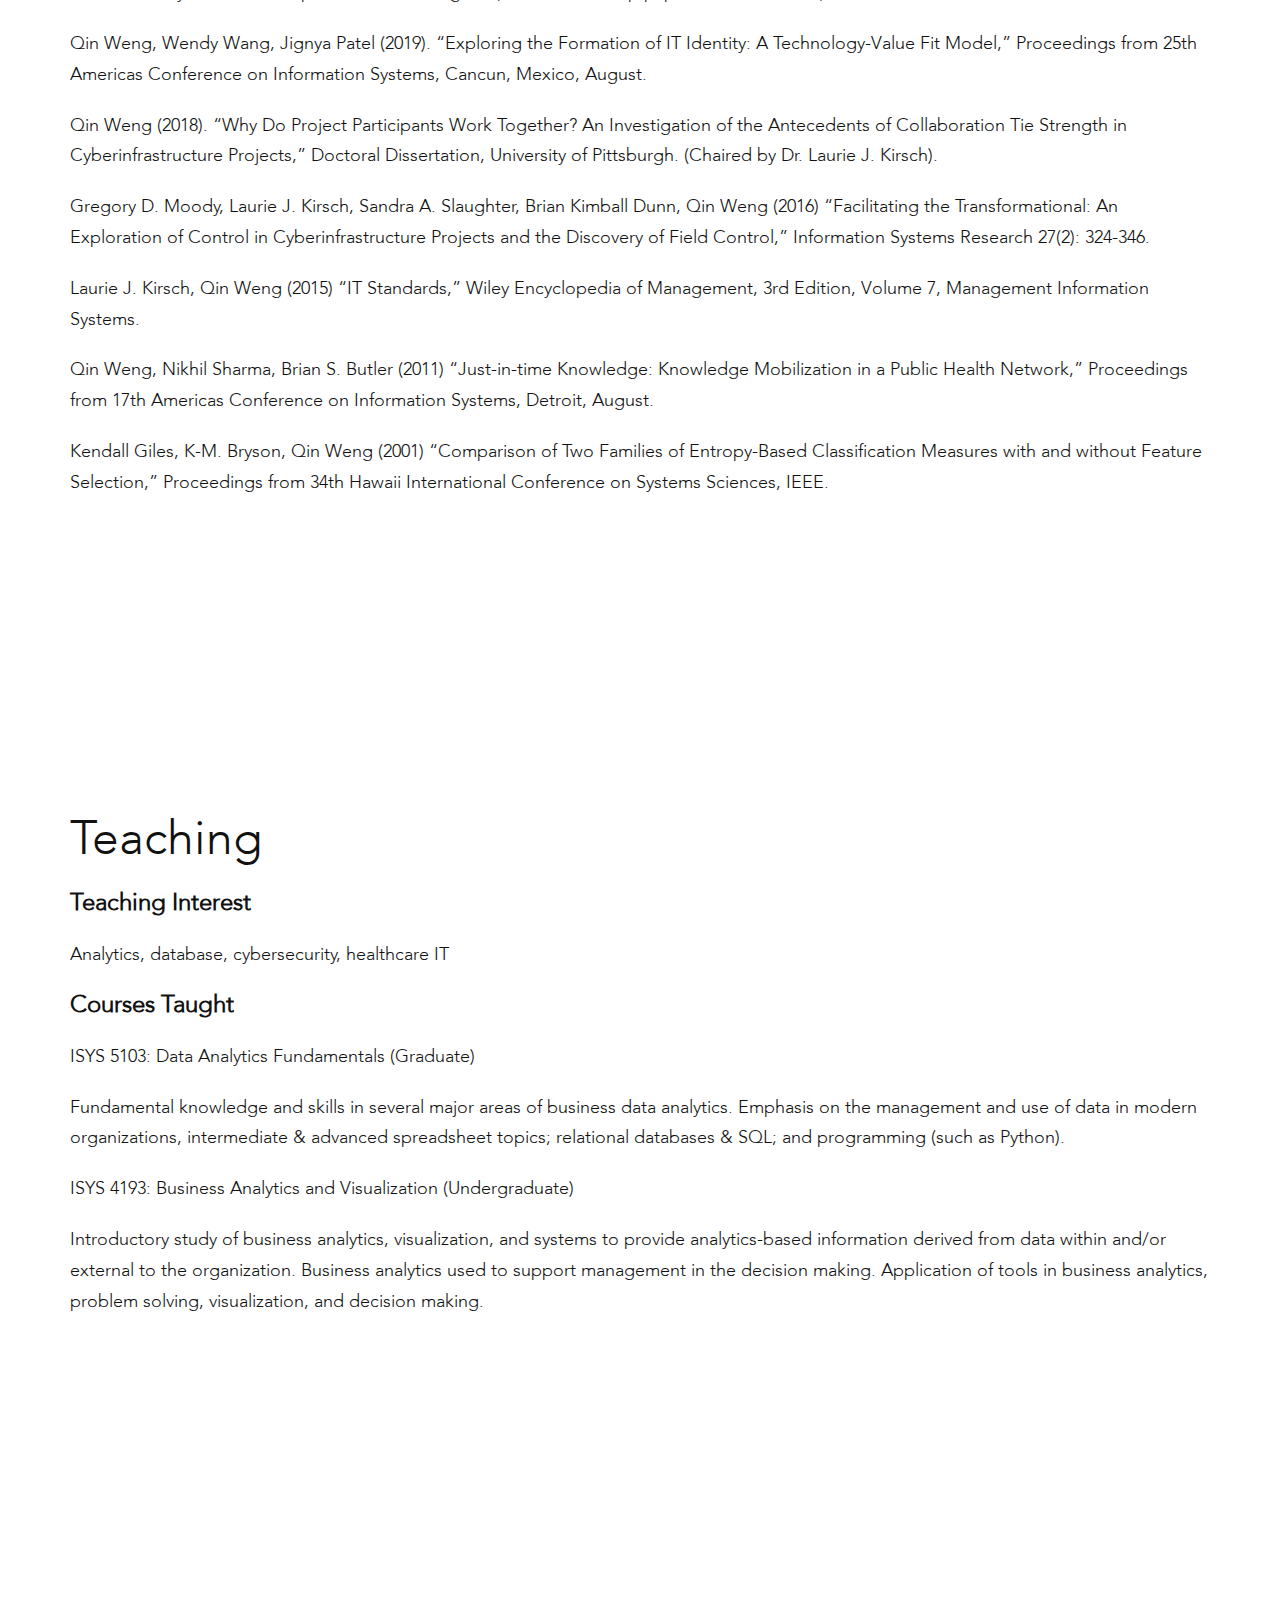
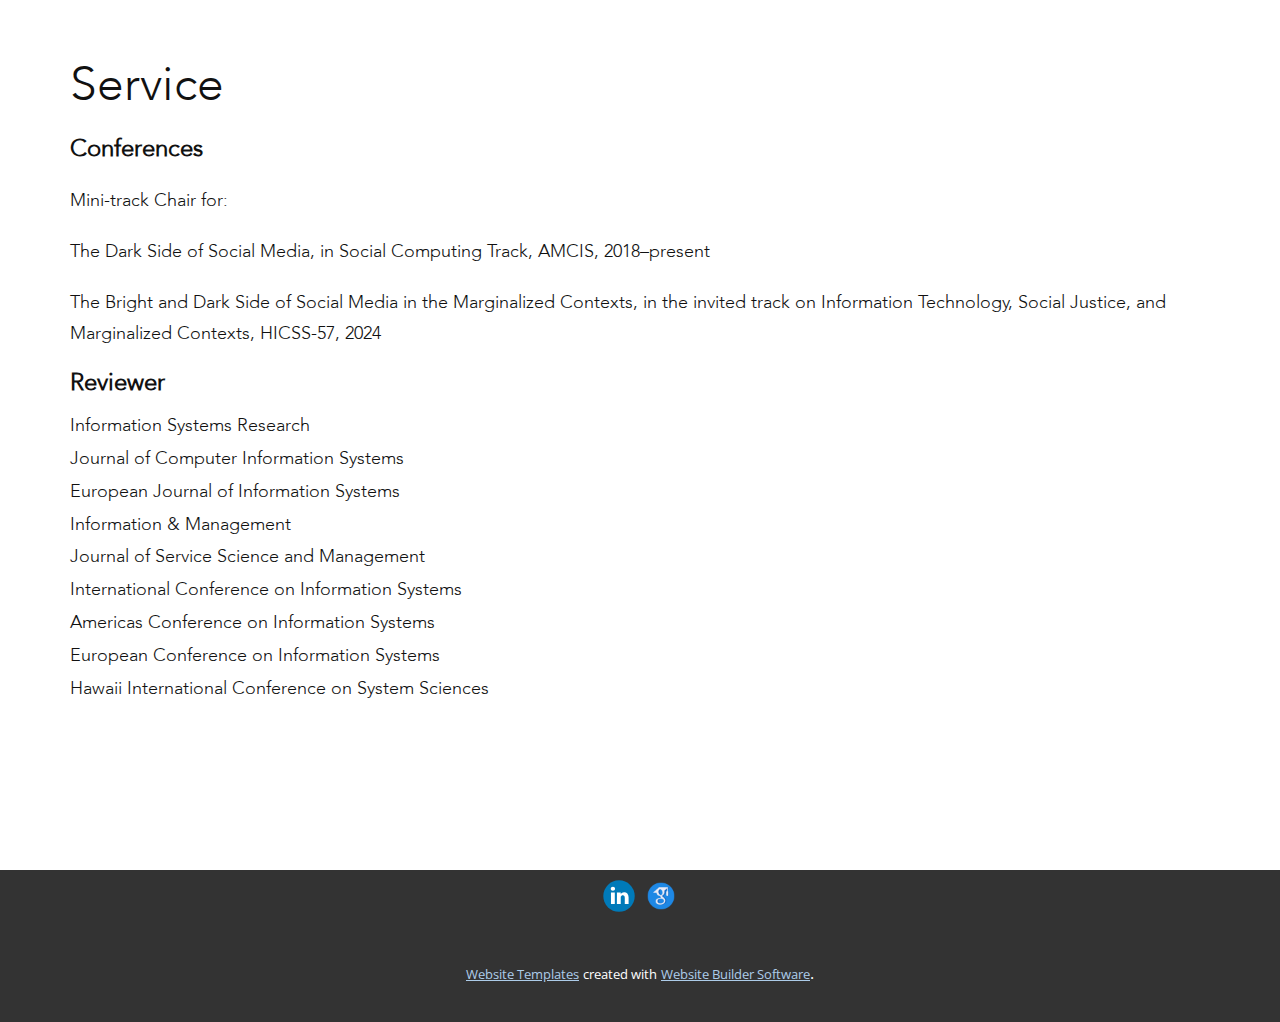
==== commit ea6224aa: "Add files via upload" ====
--- a/Home.html
+++ b/Home.html
@@ -222,6 +222,16 @@
           </a>
         </div>
       </div></footer>
-
+    <section class="u-backlink u-clearfix u-grey-80">
+      <a class="u-link" href="https://nicepage.com/website-templates" target="_blank">
+        <span>Website Templates</span>
+      </a>
+      <p class="u-text">
+        <span>created with</span>
+      </p>
+      <a class="u-link" href="" target="_blank">
+        <span>Website Builder Software</span>
+      </a>. 
+    </section>
   
-</body></html>
+</body></html>--- a/nicepage.css
+++ b/nicepage.css
@@ -40884,6 +40884,75 @@
         }
 
         
+        
+        .u-custom-color-3,
+        .u-body.u-custom-color-3,
+        section.u-custom-color-3:before,
+        .u-custom-color-3 > .u-container-layout:before,
+        .u-custom-color-3 > .u-inner-container-layout:before,
+        .u-custom-color-3.u-sidenav:before,
+        .u-container-layout.u-container-layout.u-custom-color-3:before,
+        .u-table-alt-custom-color-3 tr:nth-child(even)
+        {
+            color: #111111;
+            background-color: #ffc147;
+        }
+
+        .u-input.u-custom-color-3,
+        .u-field-input.u-custom-color-3,
+        .u-button-style.u-custom-color-3,
+        .u-button-style.u-custom-color-3[class*="u-border-"]
+        {
+            color: #111111 !important;
+            background-color: #ffc147 !important;
+        }
+
+        .u-button-style.u-custom-color-3:hover,
+        .u-button-style.u-custom-color-3[class*="u-border-"]:hover,
+        .u-button-style.u-custom-color-3:focus,
+        .u-button-style.u-custom-color-3[class*="u-border-"]:focus,
+        .u-button-style.u-button-style.u-custom-color-3:active,
+        .u-button-style.u-button-style.u-custom-color-3[class*="u-border-"]:active,
+        .u-button-style.u-button-style.u-custom-color-3.active,
+        .u-button-style.u-button-style.u-custom-color-3[class*="u-border-"].active,
+        li.active > .u-button-style.u-button-style.u-custom-color-3,
+        li.active > .u-button-style.u-button-style.u-custom-color-3[class*="u-border-"]
+        {
+            color: #111111 !important;
+            background-color: #ffb626 !important;
+        }
+
+        .u-hover-custom-color-3:hover,
+        .u-hover-custom-color-3[class*="u-border-"]:hover,
+        .u-hover-custom-color-3:focus,
+        .u-hover-custom-color-3[class*="u-border-"]:focus,
+        .u-active-custom-color-3.u-active.u-active,
+        .u-active-custom-color-3[class*="u-border-"].u-active.u-active,
+        a.u-button-style.u-hover-custom-color-3:hover,
+        a.u-button-style.u-hover-custom-color-3[class*="u-border-"]:hover,
+        a.u-button-style:hover > .u-hover-custom-color-3,
+        a.u-button-style:hover > .u-hover-custom-color-3[class*="u-border-"],
+        a.u-button-style.u-hover-custom-color-3:focus,
+        a.u-button-style.u-hover-custom-color-3[class*="u-border-"]:focus,
+        a.u-button-style.u-button-style.u-active-custom-color-3:active,
+        a.u-button-style.u-button-style.u-active-custom-color-3[class*="u-border-"]:active,
+        a.u-button-style.u-button-style.u-active-custom-color-3.active,
+        a.u-button-style.u-button-style.u-active-custom-color-3[class*="u-border-"].active,
+        a.u-button-style.u-button-style.active > .u-active-custom-color-3,
+        a.u-button-style.u-button-style.active > .u-active-custom-color-3[class*="u-border-"],
+        li.active > a.u-button-style.u-button-style.u-active-custom-color-3,
+        li.active > a.u-button-style.u-button-style.u-active-custom-color-3[class*="u-border-"],
+        input.u-field-input.u-field-input.u-active-custom-color-3:checked
+        {
+            color: #111111 !important;
+            background-color: #ffc147 !important;
+        }
+
+        a.u-link.u-hover-custom-color-3:hover {
+            color: #ffc147 !important;
+        }
+
+        
 
         
         .u-border-custom-color-1,
@@ -40985,6 +41054,57 @@
         .u-link.u-border-custom-color-2[class*="u-border-"]:hover
         {
             border-color: #06421f !important;
+        }
+        
+        
+        .u-border-custom-color-3,
+        .u-border-custom-color-3.u-input,
+        .u-border-custom-color-3.u-field-input.u-field-input,
+        .u-separator-custom-color-3:after
+        {
+            border-color: #ffc147;
+            stroke: #ffc147;
+        }
+
+        .u-button-style.u-border-custom-color-3
+        {
+            border-color: #ffc147 !important;
+            color: #ffc147 !important;
+            background-color: transparent !important;
+        }
+
+        .u-button-style.u-border-custom-color-3:hover,
+        .u-button-style.u-border-custom-color-3:focus
+        {
+            border-color: transparent !important;
+            color: #ffb626 !important;
+            background-color: transparent !important;
+        }
+
+        .u-border-hover-custom-color-3:hover,
+        .u-border-hover-custom-color-3:focus,
+        .u-border-active-custom-color-3.u-active.u-active,
+        a.u-button-style.u-border-hover-custom-color-3:hover,
+        a.u-button-style:hover > .u-border-hover-custom-color-3,
+        a.u-button-style.u-border-hover-custom-color-3:focus,
+        a.u-button-style.u-button-style.u-border-active-custom-color-3:active,
+        a.u-button-style.u-button-style.u-border-active-custom-color-3.active,
+        a.u-button-style.u-button-style.active > .u-border-active-custom-color-3,
+        li.active > a.u-button-style.u-button-style.u-border-active-custom-color-3,
+        input.u-field-input.u-field-input.u-border-active-custom-color-3:checked
+        {
+            color: #ffc147 !important;
+            border-color: #ffc147 !important;
+        }
+
+        .u-link.u-border-custom-color-3[class*="u-border-"]
+        {
+            border-color: #ffc147 !important;
+        }
+
+        .u-link.u-border-custom-color-3[class*="u-border-"]:hover
+        {
+            border-color: #ffb626 !important;
         }
         
 
@@ -41126,6 +41246,76 @@
         a.u-link.u-text-hover-custom-color-2:hover
         {
             color: #074923 !important;
+        }
+        
+        
+        .u-text-custom-color-3,
+        .u-input.u-text-custom-color-3,
+        .u-input.u-text-custom-color-3[class*="u-border-"],
+        li.active > a.u-button-style.u-text-custom-color-3,
+        li.active > a.u-button-style.u-text-custom-color-3[class*="u-border-"],
+        a.u-button-style.u-text-custom-color-3,
+        a.u-button-style.u-text-custom-color-3[class*="u-border-"]
+        {
+            color: #ffc147 !important;
+        }
+
+        a.u-button-style.u-text-custom-color-3:hover,
+        a.u-button-style.u-text-custom-color-3[class*="u-border-"]:hover,
+        a.u-button-style.u-text-custom-color-3:focus,
+        a.u-button-style.u-text-custom-color-3[class*="u-border-"]:focus,
+        a.u-button-style.u-button-style.u-text-custom-color-3:active,
+        a.u-button-style.u-button-style.u-text-custom-color-3[class*="u-border-"]:active,
+        a.u-button-style.u-button-style.u-text-custom-color-3.active,
+        a.u-button-style.u-button-style.u-text-custom-color-3[class*="u-border-"].active
+        {
+            color: #ffb626 !important;
+        }
+
+        a.u-button-style:hover > .u-text-hover-custom-color-3,
+        a.u-button-style:hover > .u-text-hover-custom-color-3[class*="u-border-"],
+        a.u-button-style.u-button-style.u-text-hover-custom-color-3:hover,
+        a.u-button-style.u-button-style.u-text-hover-custom-color-3[class*="u-border-"]:hover,
+        a.u-button-style.u-button-style.u-button-style.u-text-hover-custom-color-3.active,
+        a.u-button-style.u-button-style.u-button-style.u-text-hover-custom-color-3[class*="u-border-"].active,
+        a.u-button-style.u-button-style.u-button-style.u-text-hover-custom-color-3:active,
+        a.u-button-style.u-button-style.u-button-style.u-text-hover-custom-color-3[class*="u-border-"]:active,
+        a.u-button-style.u-button-style.u-text-hover-custom-color-3:focus,
+        a.u-button-style.u-button-style.u-text-hover-custom-color-3[class*="u-border-"]:focus,
+        a.u-button-style.u-button-style.u-button-style.u-button-style.u-text-active-custom-color-3:active,
+        a.u-button-style.u-button-style.u-button-style.u-button-style.u-text-active-custom-color-3[class*="u-border-"]:active,
+        a.u-button-style.u-button-style.u-button-style.u-button-style.u-text-active-custom-color-3.active,
+        a.u-button-style.u-button-style.u-button-style.u-button-style.u-text-active-custom-color-3[class*="u-border-"].active,
+        a.u-button-style.u-button-style.active > .u-text-active-custom-color-3,
+        a.u-button-style.u-button-style.active > .u-text-active-custom-color-3[class*="u-border-"],
+        :not(.level-2) > .u-nav > .u-nav-item > a.u-nav-link.u-text-hover-custom-color-3:hover,
+        :not(.level-2) > .u-nav > .u-nav-item > a.u-nav-link.u-nav-link.u-text-active-custom-color-3.active,
+        .u-text-hover-custom-color-3.u-language-url:hover,
+        .u-text-hover-custom-color-3 .u-language-url:hover,
+        .u-text-hover-custom-color-3.u-carousel-control:hover,
+        .u-popupmenu-items.u-text-hover-custom-color-3 .u-nav-link:hover,
+        .u-popupmenu-items.u-popupmenu-items.u-text-active-custom-color-3 .u-nav-link.active
+        {
+            color: #ffc147 !important;
+        }
+
+        .u-text-custom-color-3 .u-svg-link,
+        .u-text-hover-custom-color-3:hover .u-svg-link,
+        .u-button-style:hover > .u-text-hover-custom-color-3 .u-svg-link,
+        .u-button-style.u-button-style.active > .u-text-active-custom-color-3 .u-svg-link,
+        .u-text-hover-custom-color-3:focus .u-svg-link
+        {
+            fill: #ffc147;
+        }
+
+        .u-link.u-text-custom-color-3:hover
+        {
+            color: #ffb626 !important;
+        }
+
+        a.u-link.u-text-hover-custom-color-3:hover
+        {
+            color: #ffc147 !important;
         }
 
         .u-body
@@ -41746,7 +41936,7 @@
 
 
 .u-footer .u-sheet-1 {
-  min-height: 120px;
+  min-height: 52px;
 }
 
 .u-footer .u-social-icons-1 {
@@ -41755,7 +41945,7 @@
   width: 74px;
   min-width: 42px;
   white-space: nowrap;
-  margin: 44px auto;
+  margin: 10px auto;
 }
 
 .u-footer .u-icon-1 {
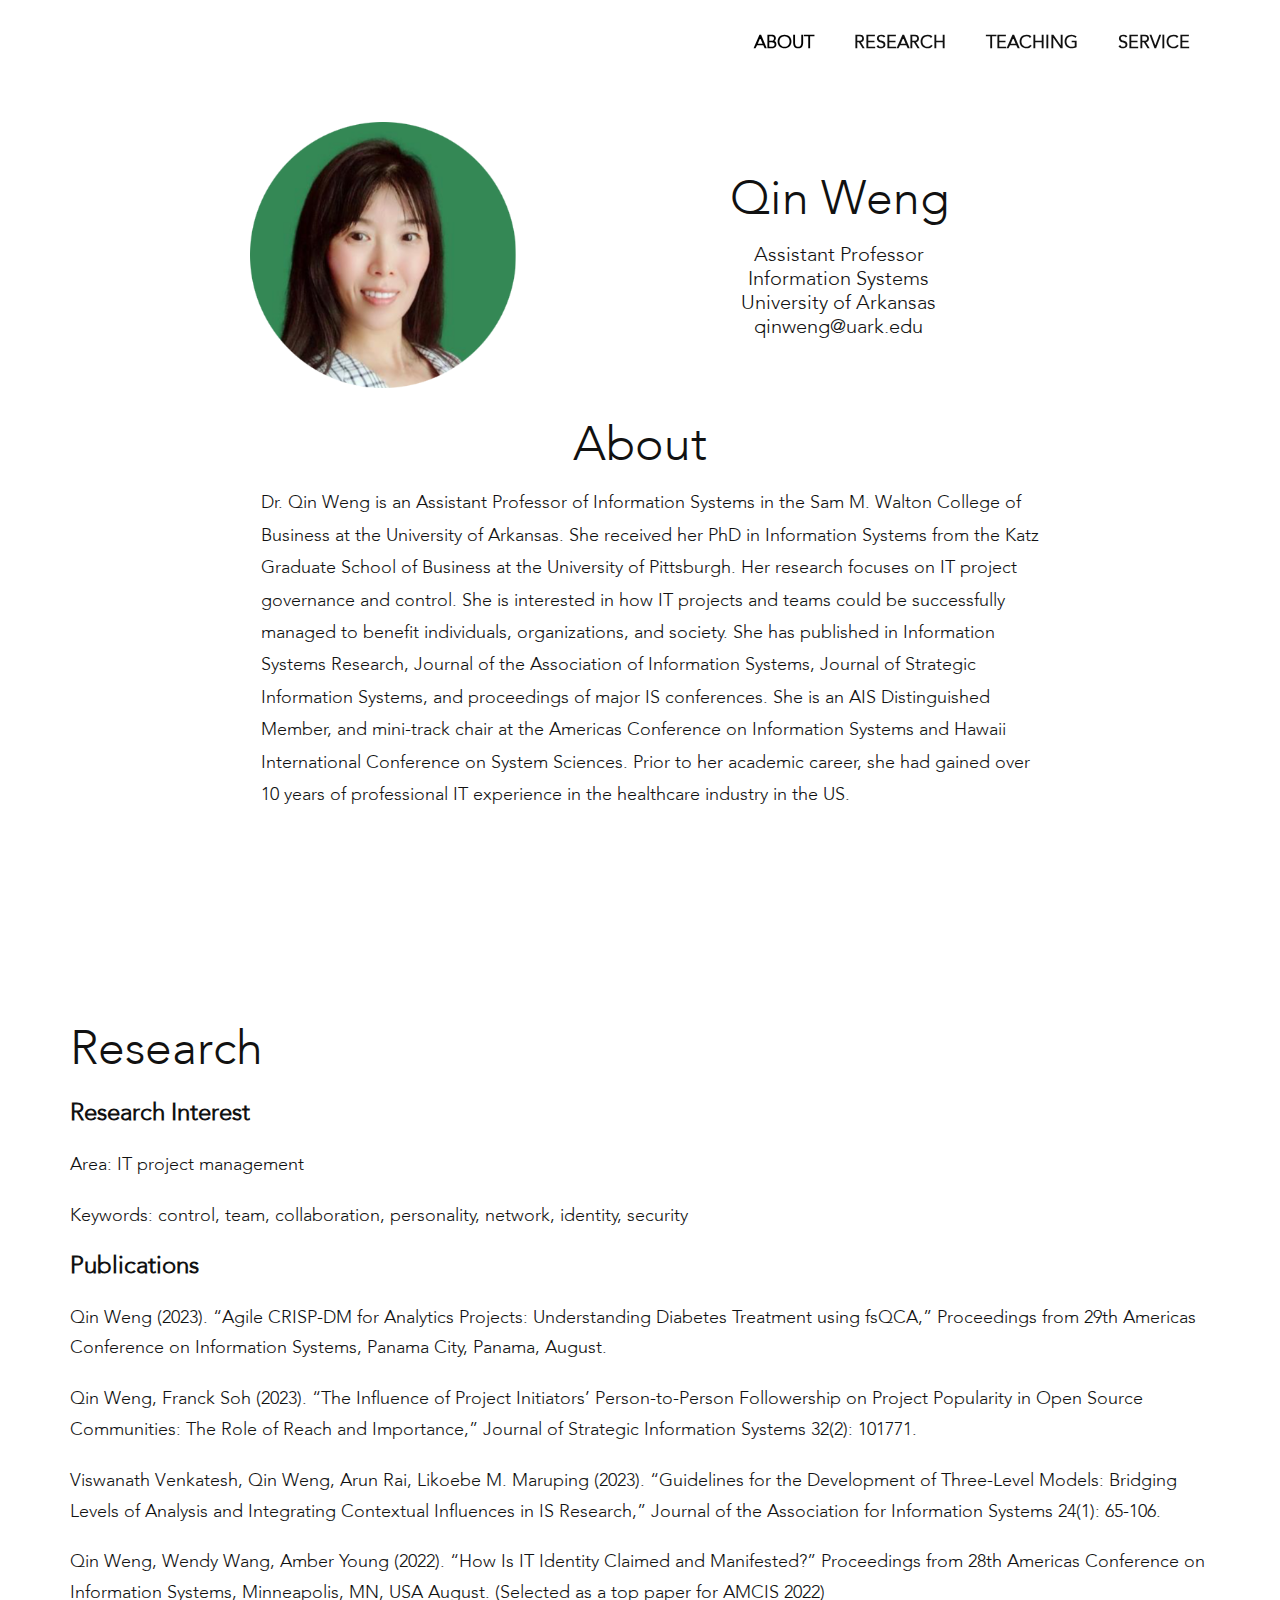
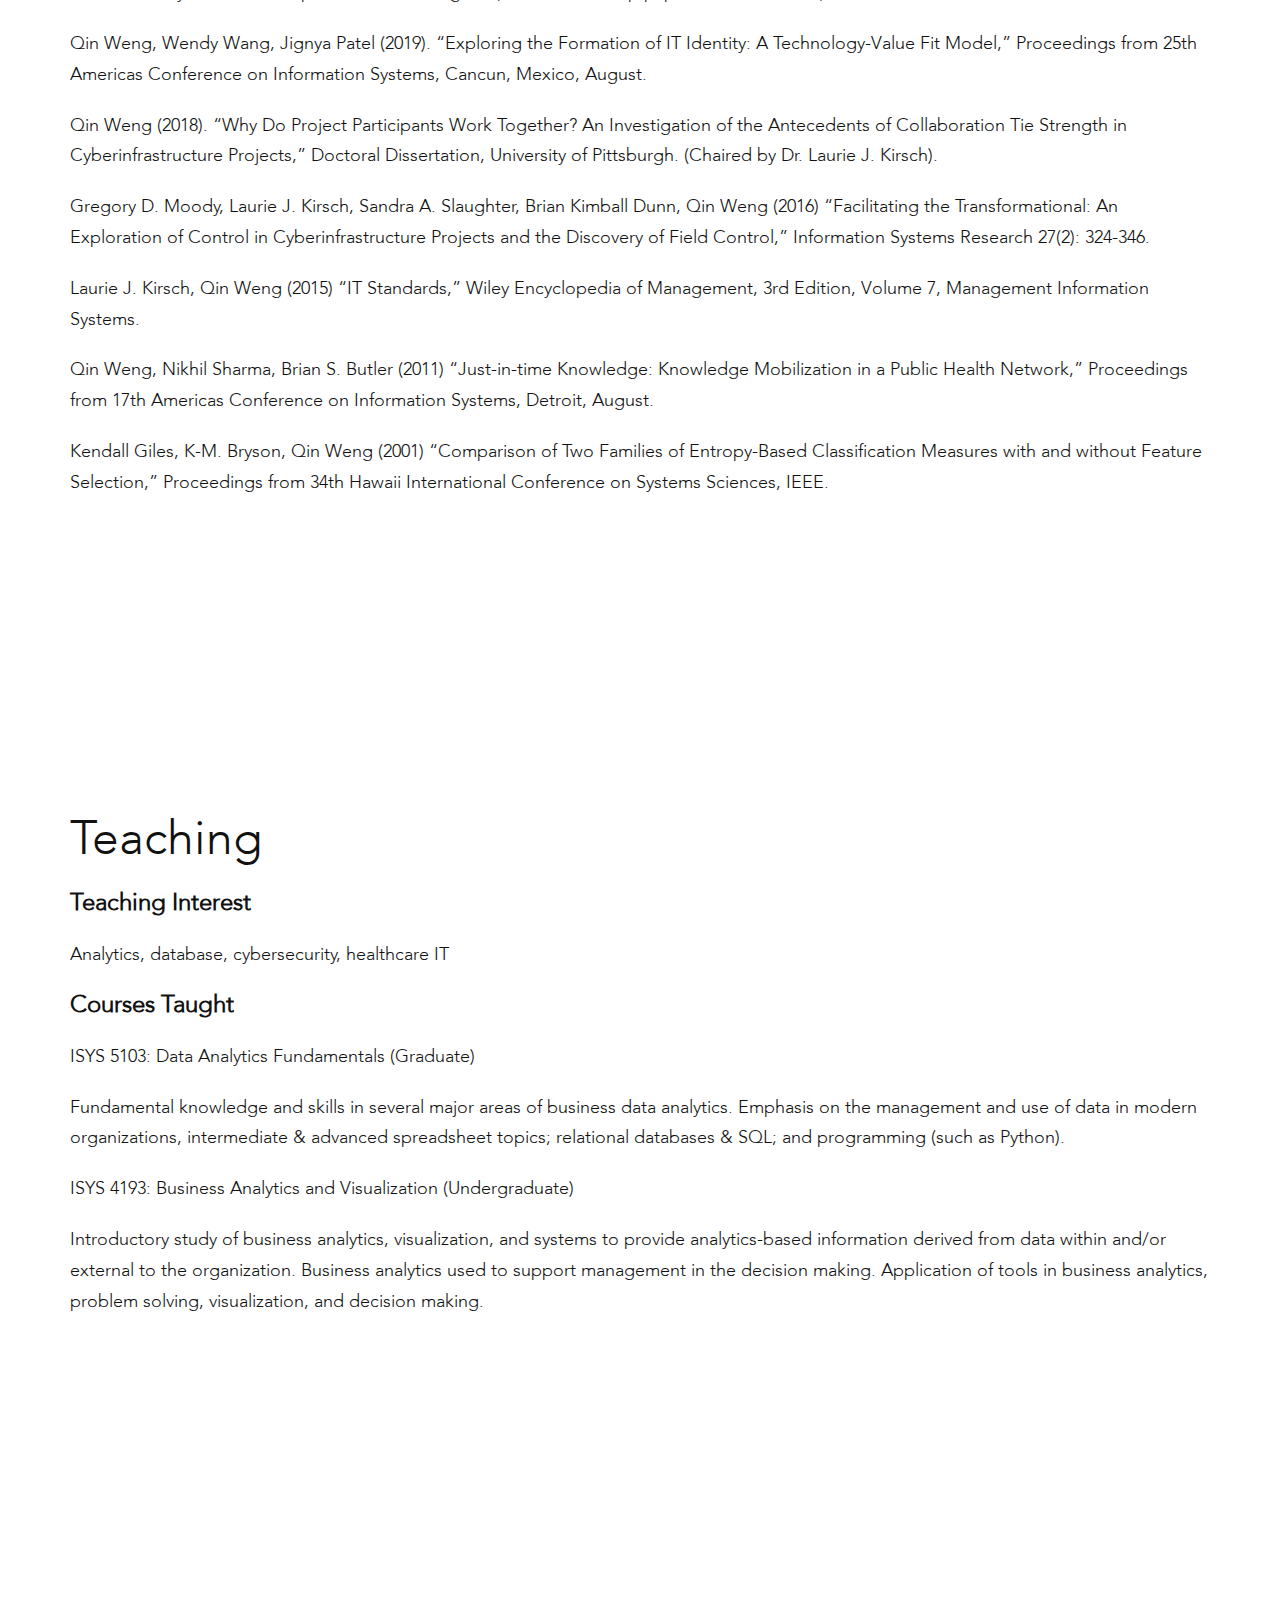
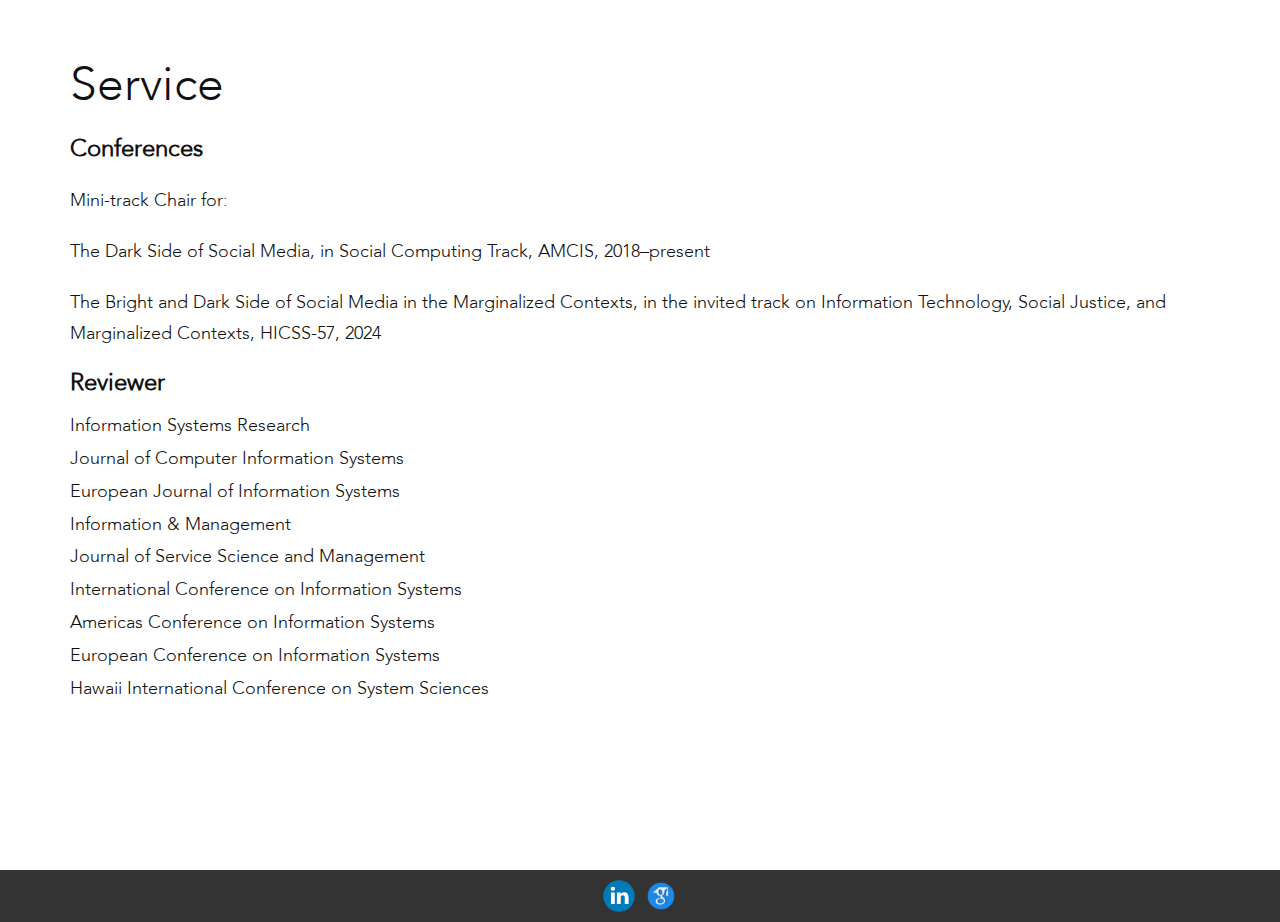
==== commit 154456c4: "Update Home.html" ====
--- a/Home.html
+++ b/Home.html
@@ -222,16 +222,6 @@
           </a>
         </div>
       </div></footer>
-    <section class="u-backlink u-clearfix u-grey-80">
-      <a class="u-link" href="https://nicepage.com/website-templates" target="_blank">
-        <span>Website Templates</span>
-      </a>
-      <p class="u-text">
-        <span>created with</span>
-      </p>
-      <a class="u-link" href="" target="_blank">
-        <span>Website Builder Software</span>
-      </a>. 
-    </section>
+
   
-</body></html>+</body></html>
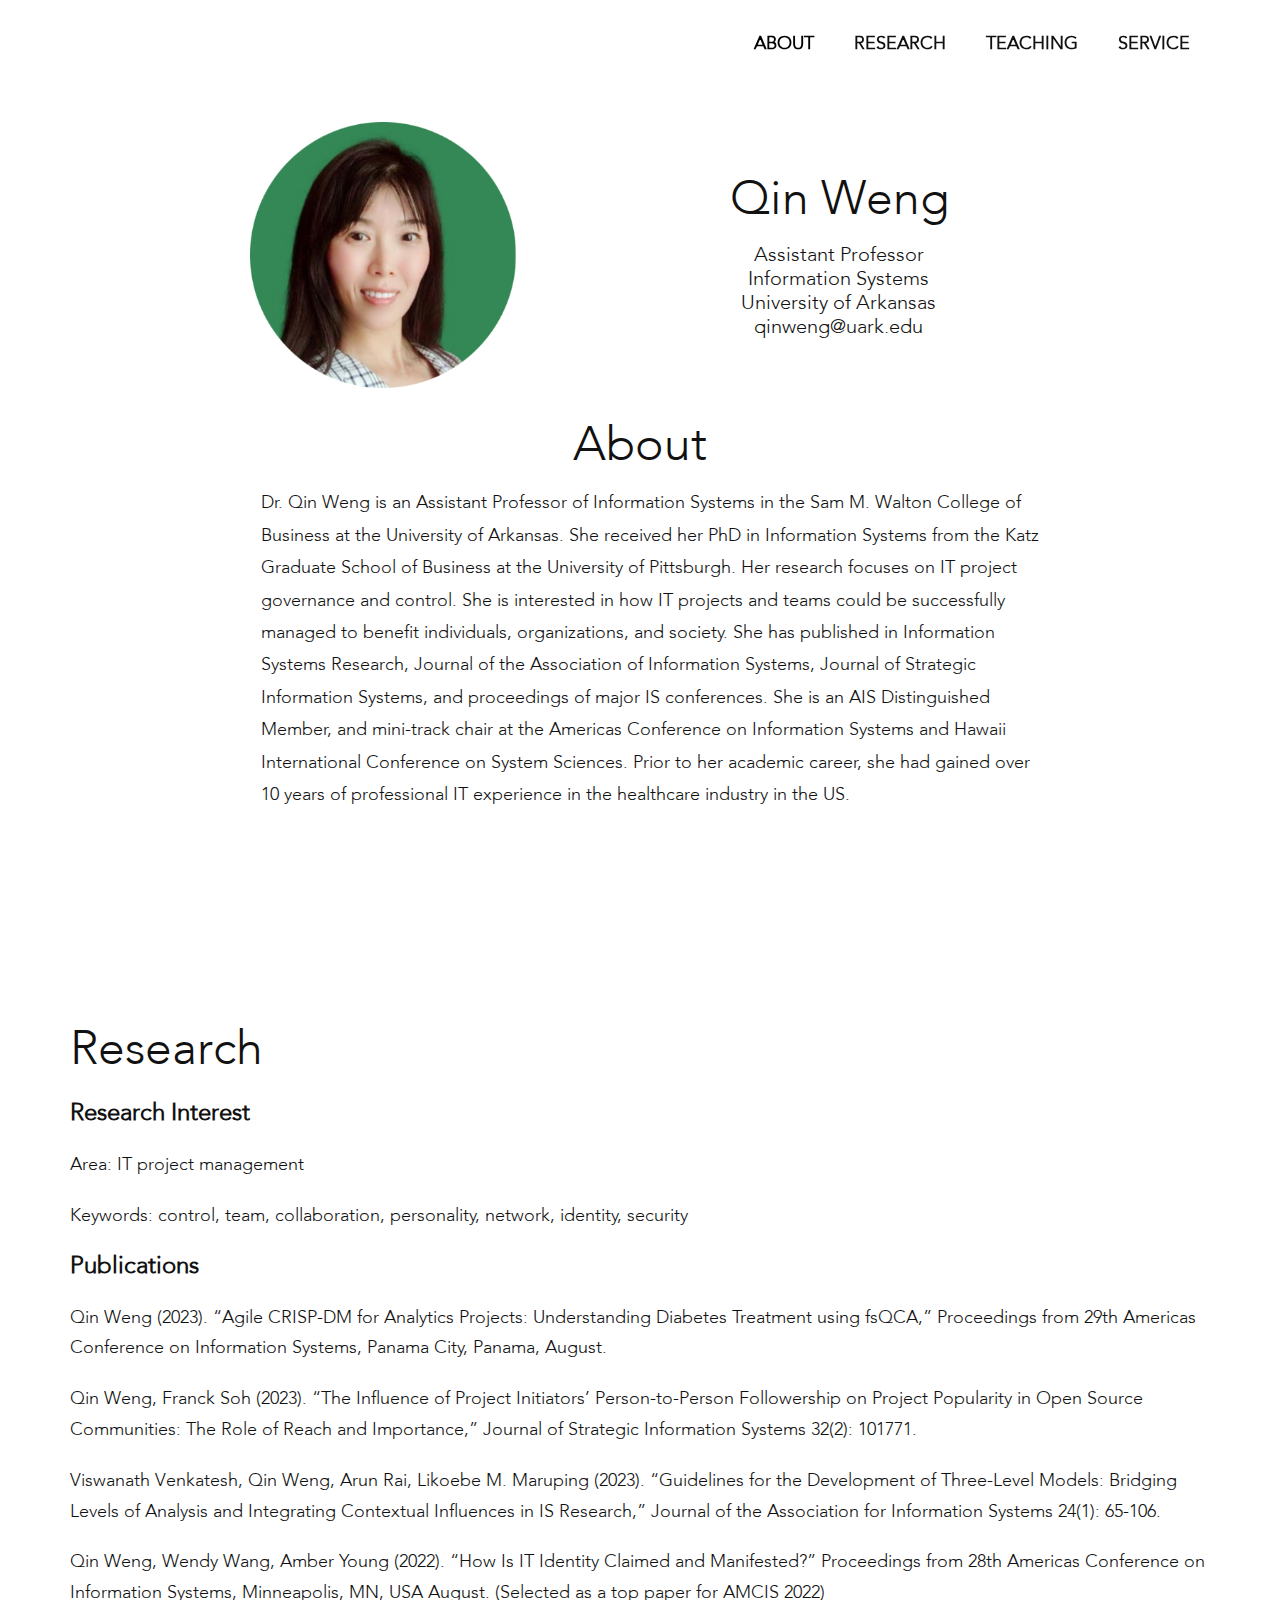
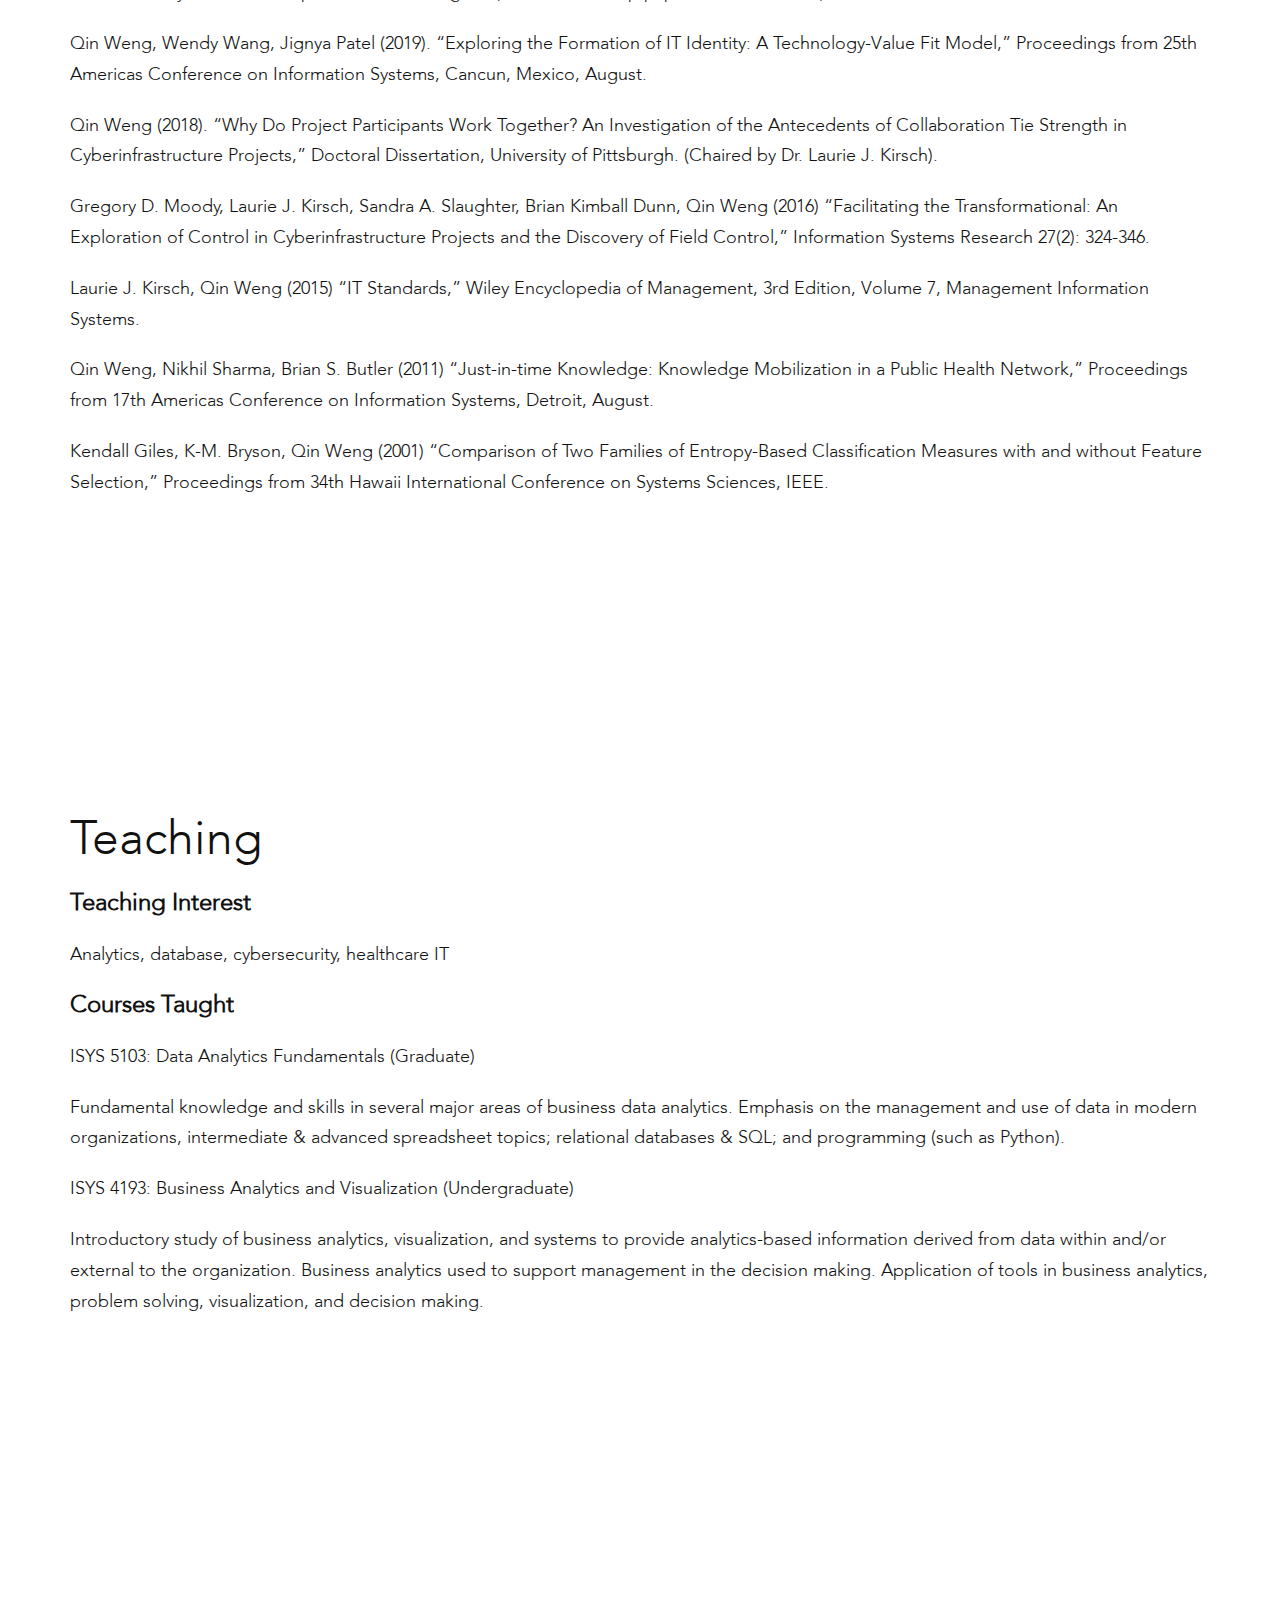
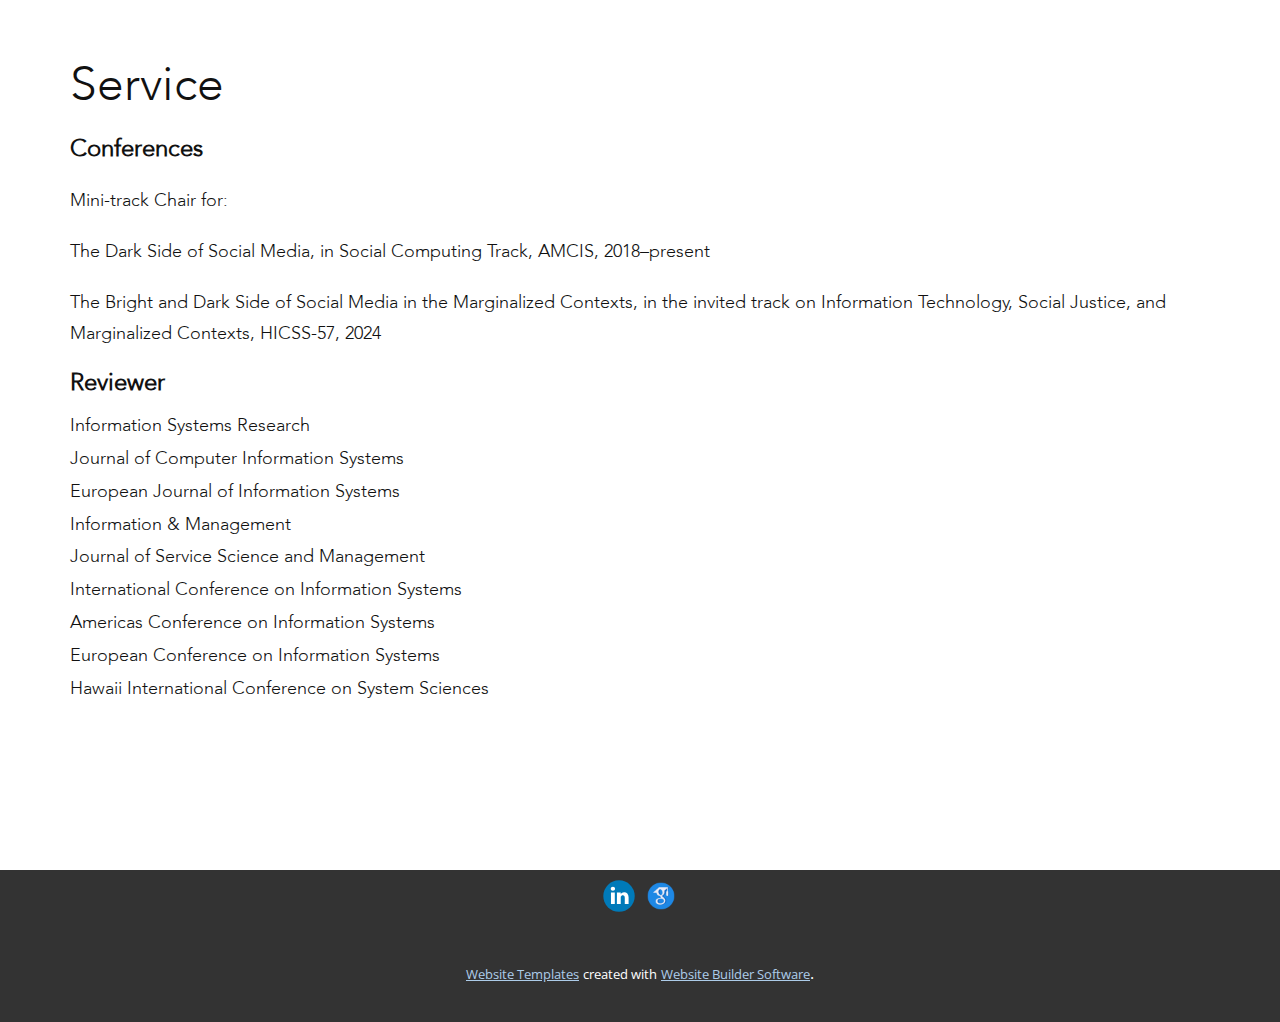
==== commit 8bafd517: "Add files via upload" ====
--- a/Home.html
+++ b/Home.html
@@ -222,6 +222,16 @@
           </a>
         </div>
       </div></footer>
-
+    <section class="u-backlink u-clearfix u-grey-80">
+      <a class="u-link" href="https://nicepage.com/website-templates" target="_blank">
+        <span>Website Templates</span>
+      </a>
+      <p class="u-text">
+        <span>created with</span>
+      </p>
+      <a class="u-link" href="" target="_blank">
+        <span>Website Builder Software</span>
+      </a>. 
+    </section>
   
-</body></html>
+</body></html>--- a/nicepage.css
+++ b/nicepage.css
@@ -41908,11 +41908,11 @@
 }
 
 .u-header .u-sheet-1 {
-  min-height: 80px;
+  min-height: 82px;
 }
 
 .u-header .u-menu-1 {
-  margin: 24px 0 20px auto;
+  margin: 25px 0 19px auto;
 }
 
 .u-header .u-nav-1 {
@@ -41928,8 +41928,6 @@
 @media (max-width: 1199px) {
   .u-header .u-menu-1 {
     width: auto;
-    margin-top: 25px;
-    margin-bottom: 19px;
   }
 }
 
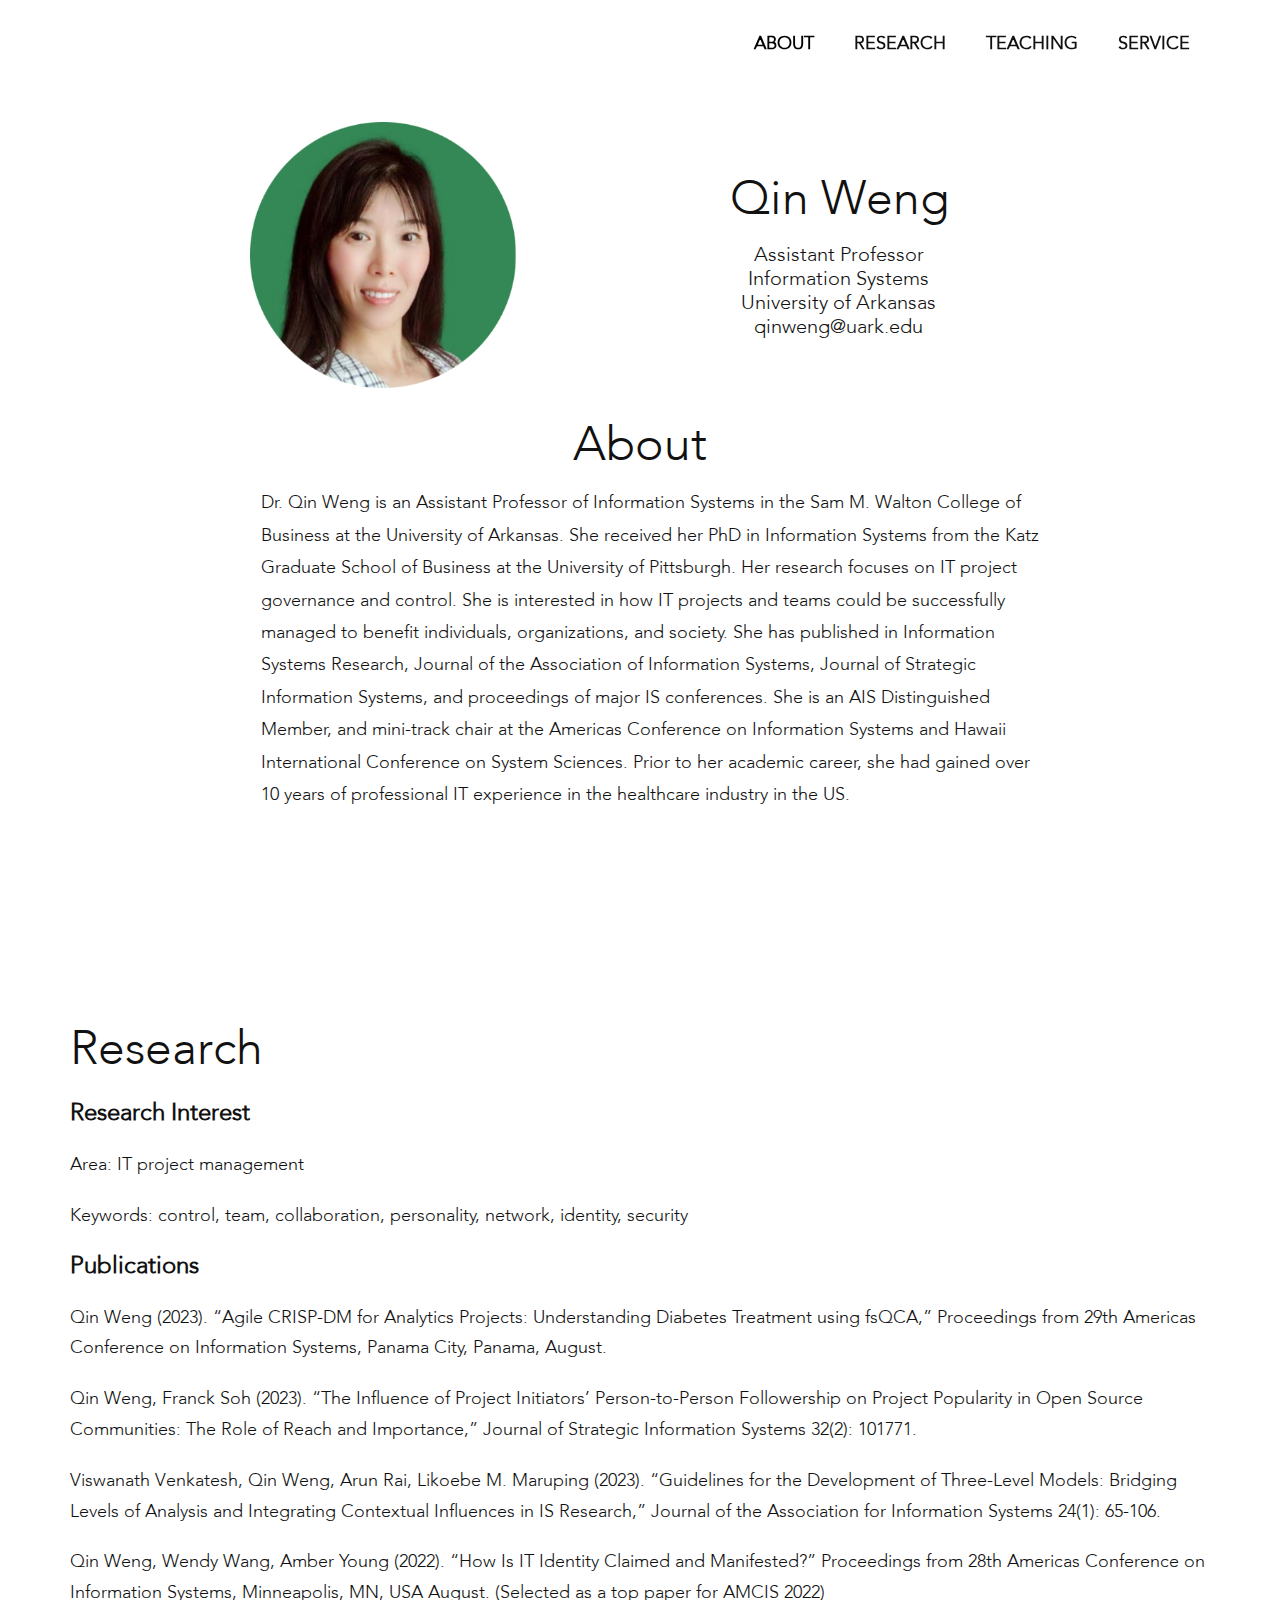
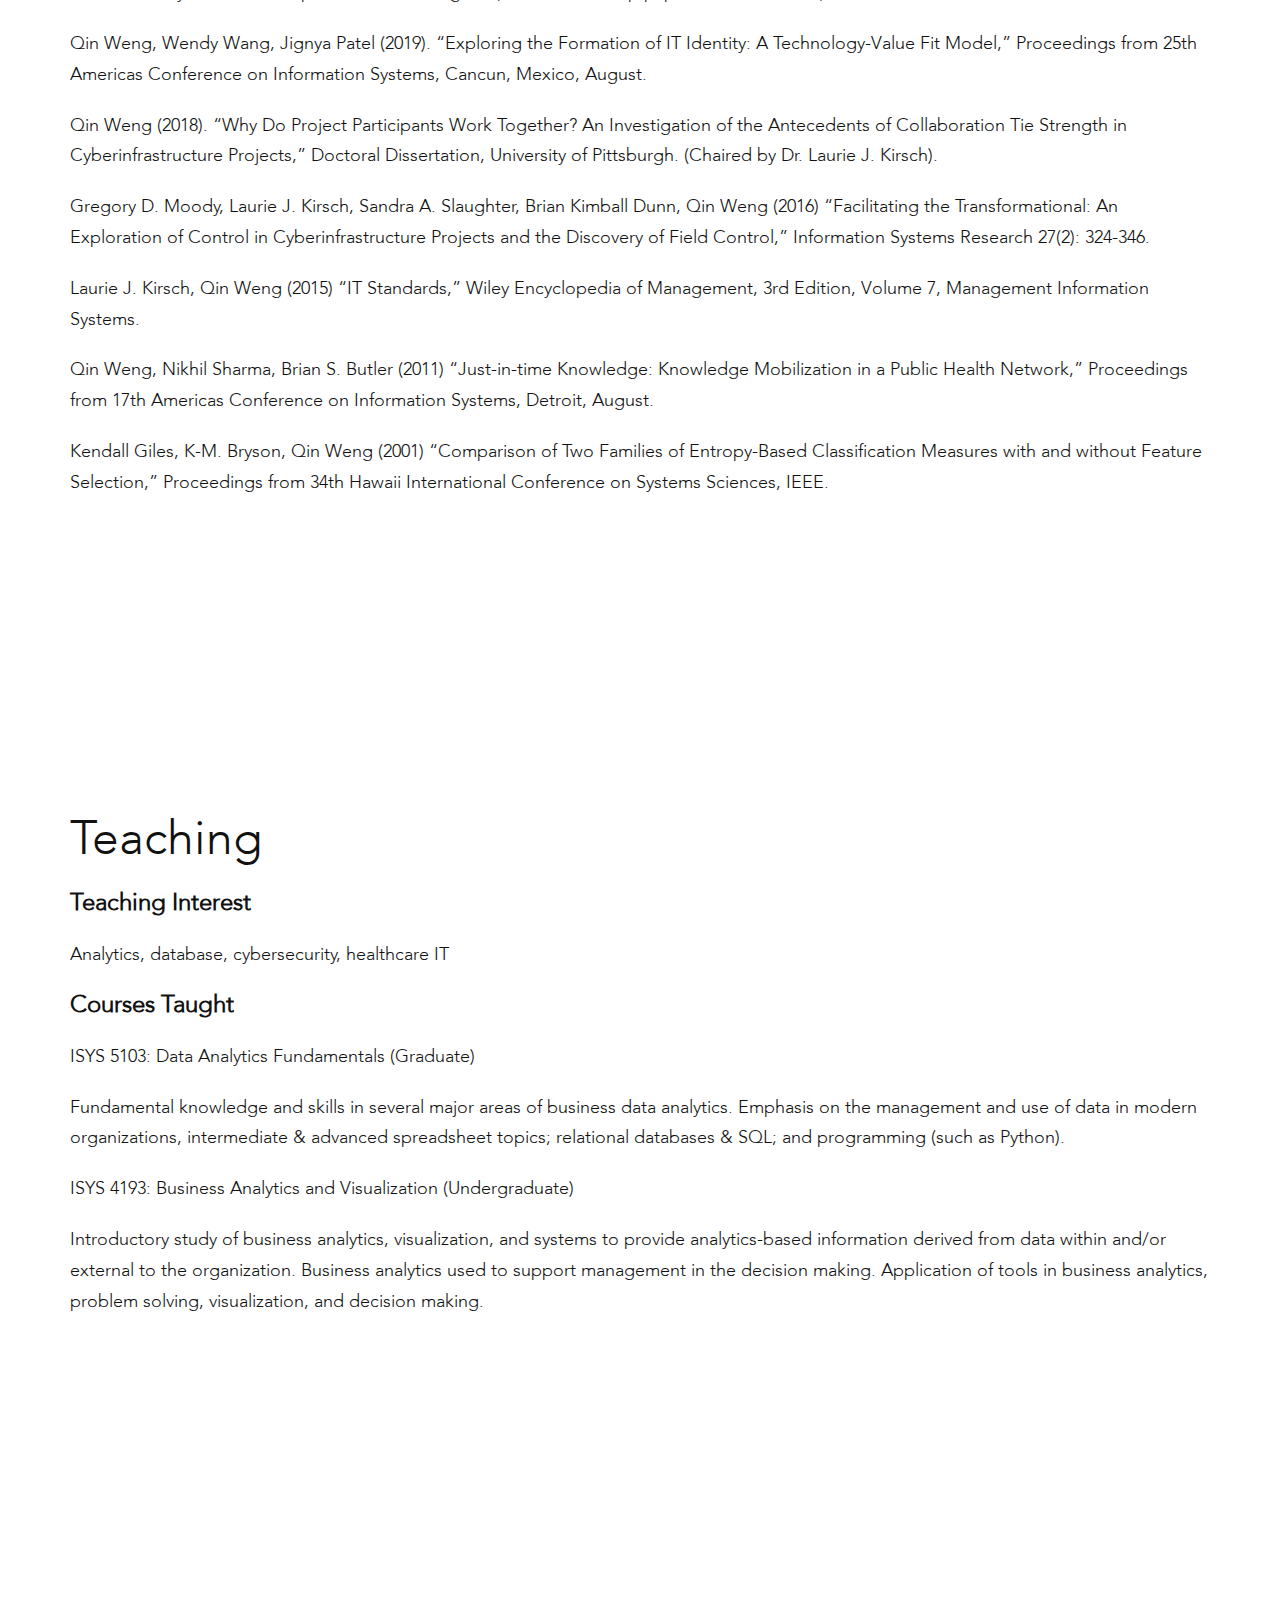
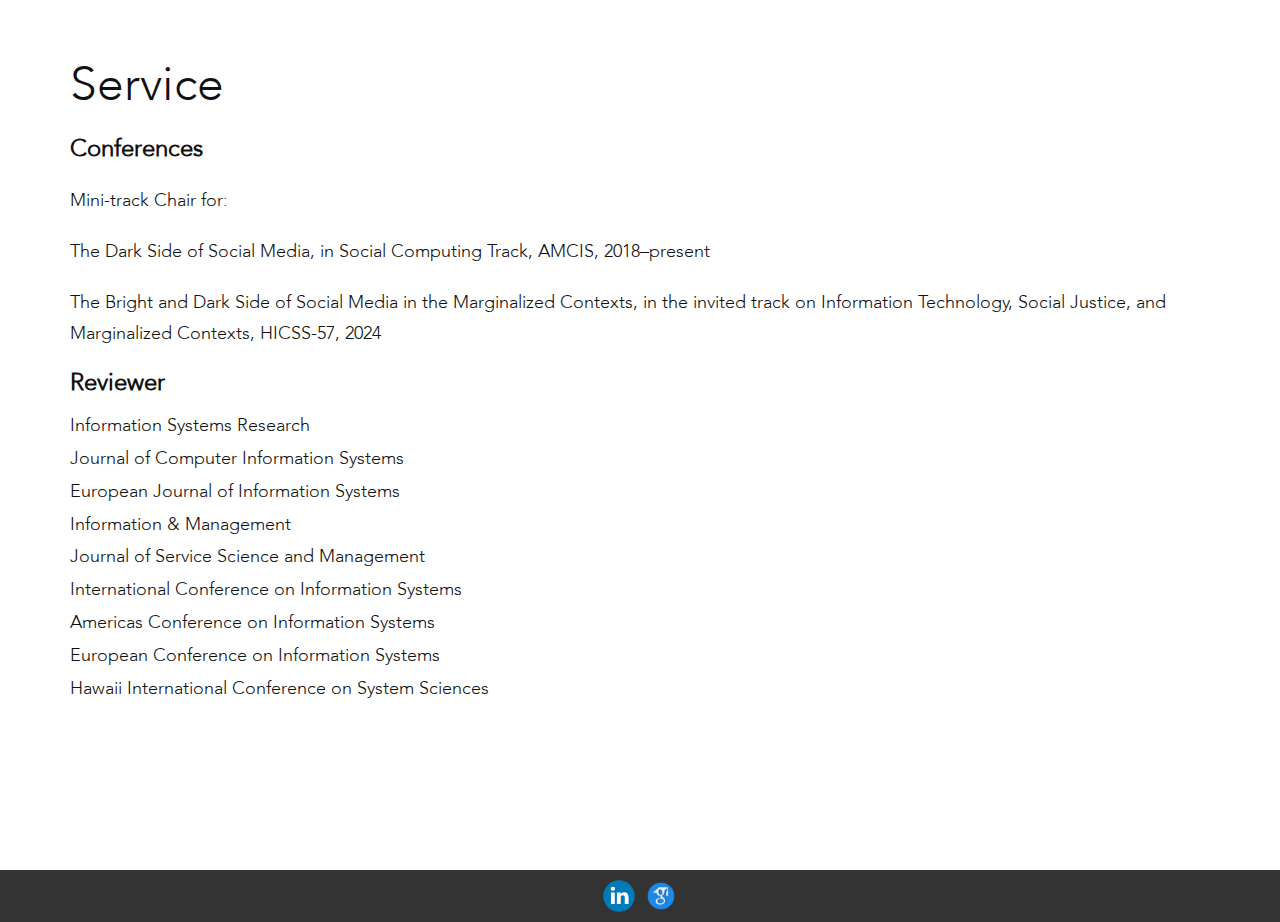
==== commit ba7dc115: "Update Home.html" ====
--- a/Home.html
+++ b/Home.html
@@ -222,16 +222,6 @@
           </a>
         </div>
       </div></footer>
-    <section class="u-backlink u-clearfix u-grey-80">
-      <a class="u-link" href="https://nicepage.com/website-templates" target="_blank">
-        <span>Website Templates</span>
-      </a>
-      <p class="u-text">
-        <span>created with</span>
-      </p>
-      <a class="u-link" href="" target="_blank">
-        <span>Website Builder Software</span>
-      </a>. 
-    </section>
+
   
-</body></html>+</body></html>
